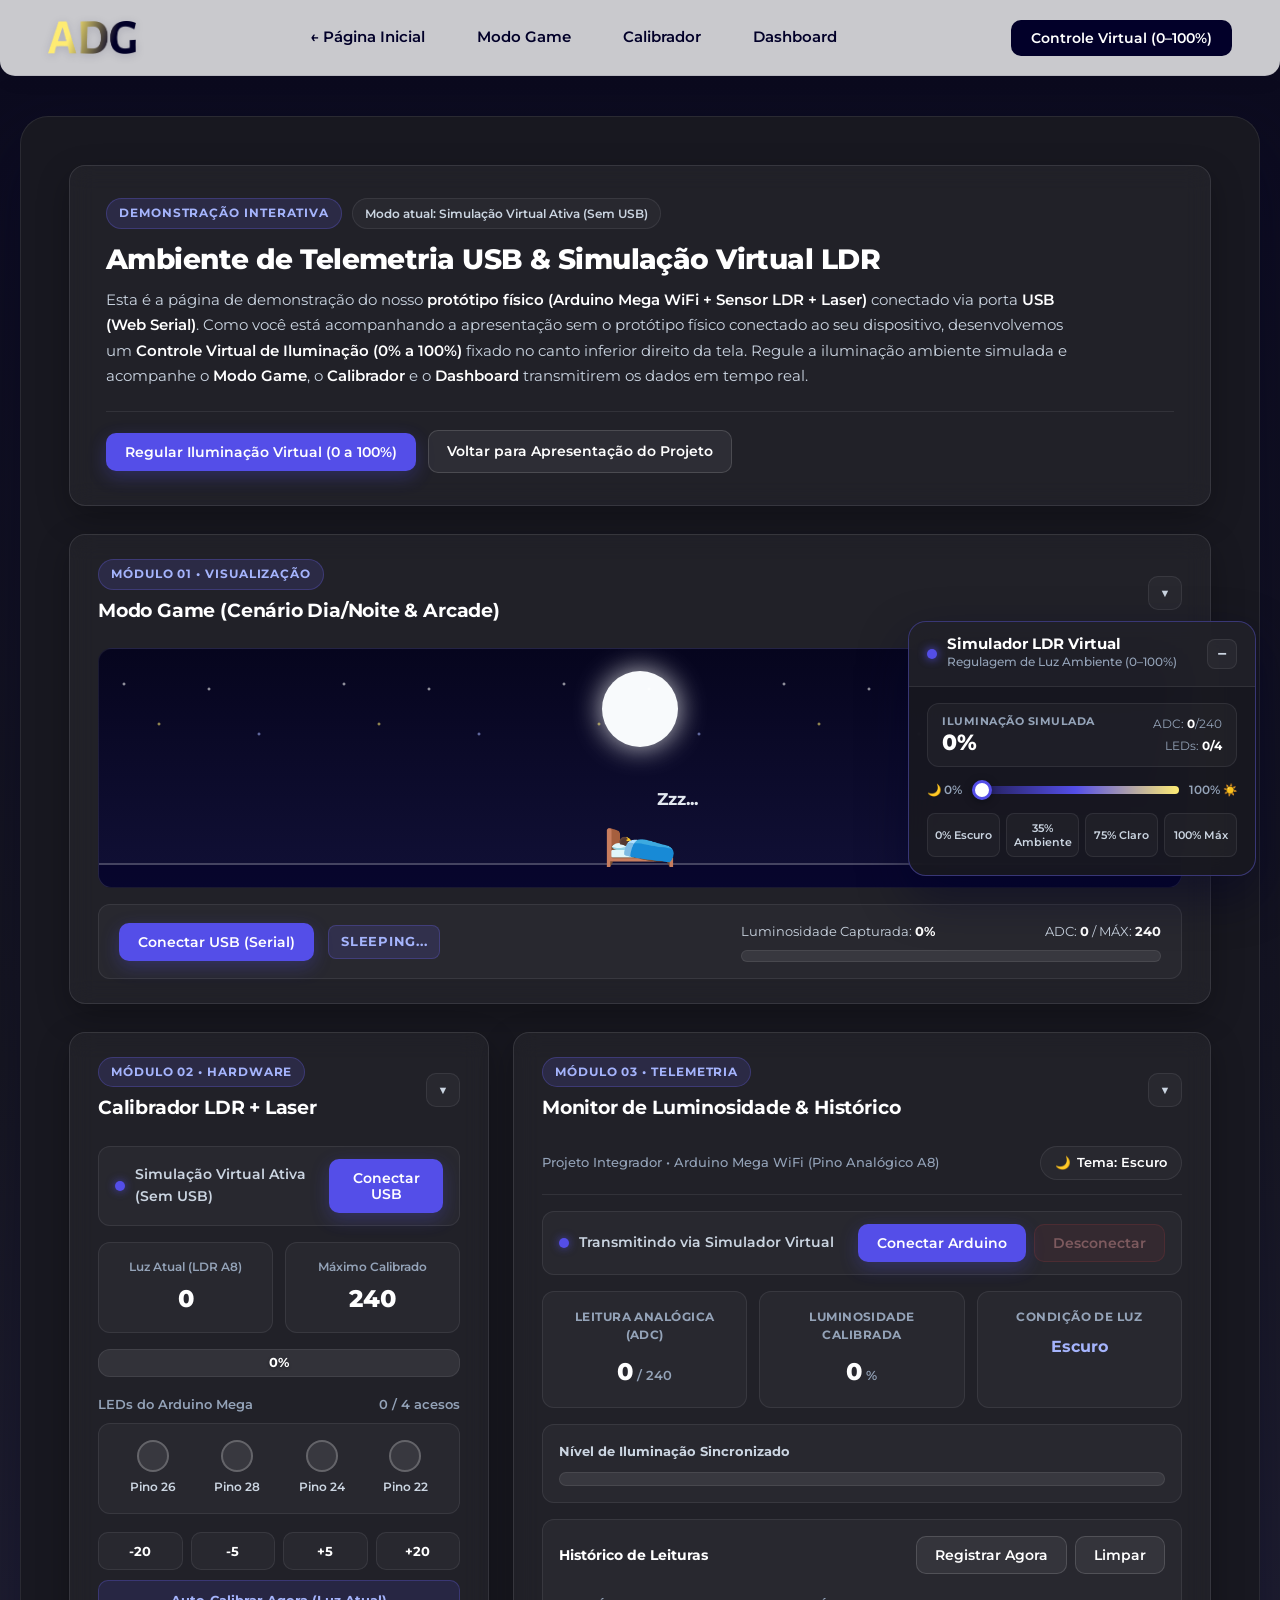
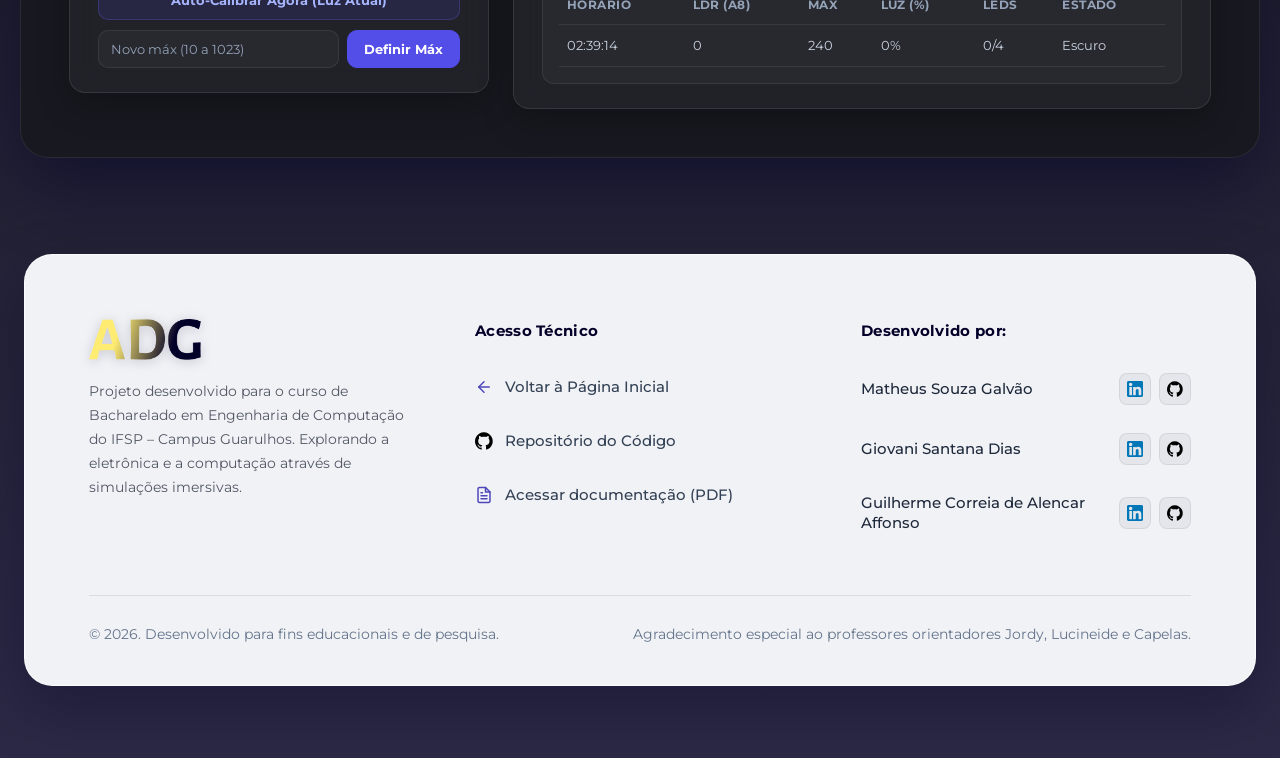
==== unificado.html @ 2ca1c7c0 "Atualização no visual e funções extras" ====
<!DOCTYPE html>
<html lang="pt-BR">

<head>
  <meta charset="UTF-8">
  <meta name="viewport" content="width=device-width, initial-scale=1.0">
  <title>Simulador Interativo LDR + Laser | Projeto Integrador</title>
  <link rel="stylesheet" href="unificado.css">
</head>

<body>

  <!-- NAVBAR FIXA (Mesmo padrão da index.html) -->
  <header class="navbar">
    <div class="navbar-container">
      <a href="index.html" class="navbar-brand" aria-label="Voltar ao Início">
        <img src="img/logo.png" alt="Logo ADG" class="logo">
      </a>

      <nav class="navbar-links" aria-label="Navegação Principal">
        <a href="index.html">← Página Inicial</a>
        <a href="#div-game">Modo Game</a>
        <a href="#div-calibrador">Calibrador</a>
        <a href="#div-dashboard">Dashboard</a>
      </nav>

      <button type="button" class="navbar-cta" onclick="destacarControleVirtual()">
        Controle Virtual (0–100%)
      </button>
    </div>
  </header>

  <!-- SEÇÃO PRINCIPAL DO SIMULADOR -->
  <main class="simulator-page">
    <div id="simulador" class="main-wrapper">

      <!-- CABEÇALHO E APRESENTAÇÃO DO MODO DE DEMONSTRAÇÃO -->
      <section id="demo-intro-banner" class="demo-intro-box glass-card">
        <div class="demo-intro-top">
          <div class="demo-badges">
            <span class="block-tag">Demonstração Interativa</span>
            <span class="status-pill" id="demo-mode-status">Modo atual: Simulação Virtual Ativa (Sem USB)</span>
          </div>
          <h1>Ambiente de Telemetria USB &amp; Simulação Virtual LDR</h1>
          <p class="demo-intro-text">
            Esta é a página de demonstração do nosso <strong>protótipo físico (Arduino Mega WiFi + Sensor LDR + Laser)</strong> conectado via porta <strong>USB (Web Serial)</strong>. Como você está acompanhando a apresentação sem o protótipo físico conectado ao seu dispositivo, desenvolvemos um <strong>Controle Virtual de Iluminação (0% a 100%)</strong> fixado no canto inferior direito da tela. Regule a iluminação ambiente simulada e acompanhe o <strong>Modo Game</strong>, o <strong>Calibrador</strong> e o <strong>Dashboard</strong> transmitirem os dados em tempo real.
          </p>
        </div>

        <div class="demo-intro-actions">
          <button type="button" class="btn btn-primary" onclick="destacarControleVirtual()">
            Regular Iluminação Virtual (0 a 100%)
          </button>
          <a href="index.html" class="btn btn-secondary">
            Voltar para Apresentação do Projeto
          </a>
        </div>
      </section>

      <!-- MÓDULO 1: MODO GAME -->
      <section id="div-game" class="modulo-box glass-card">
        <div class="modulo-header" onclick="toggleModulo('game')">
          <div class="modulo-header-title">
            <span class="block-tag">Módulo 01 &bull; Visualização</span>
            <h3>Modo Game (Cenário Dia/Noite &amp; Arcade)</h3>
          </div>
          <button class="btn-collapse" type="button" aria-label="Recolher/Expandir">
            <span id="collapse-icon-game" class="collapse-arrow">▼</span>
          </button>
        </div>

        <div id="content-game" class="modulo-body">
          <div id="game-viewport" class="game-viewport night">
            <!-- Fundo: Céu, Sol/Lua e Estrelas -->
            <div class="sky">
              <div id="celestial-body" class="celestial-body"></div>
              <div id="stars" class="stars"></div>
            </div>

            <!-- Cenário do Jogo -->
            <div class="scene">
              <div class="room">
                <!-- Estação de Trabalho (Dia: >= 50% da luz calibrada) -->
                <div id="station-work" class="station hidden">
                  <div class="emoji-large desk">💻</div>
                  <div class="emoji-large person working">👨‍💻</div>
                  <div class="sweat">💦</div>
                </div>

                <!-- Cama (Noite: < 50% da luz calibrada) -->
                <div id="station-sleep" class="station">
                  <div class="emoji-large bed">🛌</div>
                  <div class="zzz">Zzz...</div>
                </div>
              </div>
              <div class="ground"></div>
            </div>
          </div>

          <!-- Painel Inferior do Game -->
          <div class="game-ui-panel">
            <div class="ui-controls">
              <button id="game-btn-conectar" class="btn btn-primary" onclick="toggleSerial()">Conectar USB (Serial)</button>
              <div id="game-status-text" class="game-status-text">SLEEPING...</div>
            </div>

            <div class="game-ui-stats">
              <div class="game-stats-header">
                <span class="game-stats-label">Luminosidade Capturada: <strong id="game-val-porcentagem">0%</strong></span>
                <span class="game-adc-label">ADC: <strong id="game-val-adc">0</strong> / MÁX: <strong id="game-val-max">240</strong></span>
              </div>
              <div class="game-progress-container">
                <div id="game-progress-bar" class="game-progress-bar"></div>
              </div>
            </div>
          </div>
        </div>
      </section>

      <!-- LINHA DOS MÓDULOS: CALIBRADOR + DASHBOARD -->
      <div id="modules-row" class="modules-row">

        <!-- MÓDULO 2: CALIBRADOR -->
        <section id="div-calibrador" class="modulo-box glass-card">
          <div class="modulo-header" onclick="toggleModulo('calibrador')">
            <div class="modulo-header-title">
              <span class="block-tag">Módulo 02 &bull; Hardware</span>
              <h3>Calibrador LDR + Laser</h3>
            </div>
            <button class="btn-collapse" type="button" aria-label="Recolher/Expandir">
              <span id="collapse-icon-calibrador" class="collapse-arrow">▼</span>
            </button>
          </div>

          <div id="content-calibrador" class="modulo-body">
            <!-- Barra de Conexão USB Serial -->
            <div class="cal-serial-bar">
              <div class="cal-serial-status">
                <span class="dot" id="cal-dot-status"></span>
                <span id="cal-txt-status">Simulação Virtual Ativa</span>
              </div>
              <button id="cal-btn-serial" class="btn btn-primary" onclick="toggleSerial()">Conectar USB</button>
            </div>

            <!-- Leituras Principais do Calibrador -->
            <div class="cal-stats">
              <div class="cal-stat-box">
                <span class="cal-stat-label">Luz Atual (LDR A8)</span>
                <span class="cal-stat-val" id="cal-ldr">0</span>
              </div>
              <div class="cal-stat-box">
                <span class="cal-stat-label">Máximo Calibrado</span>
                <span class="cal-stat-val" id="cal-max">240</span>
              </div>
            </div>

            <!-- Barra de Porcentagem Calibrada -->
            <div class="cal-bar-wrap">
              <div class="cal-bar-fill" id="cal-bar"></div>
              <div class="cal-bar-text" id="cal-pct">0%</div>
            </div>

            <!-- 4 LEDs Físicos Espelhados na Tela -->
            <div class="cal-leds-title">
              <span>LEDs do Arduino Mega</span>
              <span id="cal-leds-count">0 / 4 acesos</span>
            </div>
            <div class="cal-leds">
              <div class="led-item">
                <div class="led" id="led1" title="1º LED - Pino 26"></div>
                <span>Pino 26</span>
              </div>
              <div class="led-item">
                <div class="led" id="led2" title="2º LED - Pino 28"></div>
                <span>Pino 28</span>
              </div>
              <div class="led-item">
                <div class="led" id="led3" title="3º LED - Pino 24"></div>
                <span>Pino 24</span>
              </div>
              <div class="led-item">
                <div class="led" id="led4" title="4º LED - Pino 22"></div>
                <span>Pino 22</span>
              </div>
            </div>

            <!-- Controles de Ajuste de Calibração -->
            <div class="cal-btn-grid">
              <button class="cal-btn" onclick="cmd('LEFT')" title="Diminuir limite em 20">-20</button>
              <button class="cal-btn" onclick="cmd('DOWN')" title="Diminuir limite em 5">-5</button>
              <button class="cal-btn" onclick="cmd('UP')" title="Aumentar limite em 5">+5</button>
              <button class="cal-btn" onclick="cmd('RIGHT')" title="Aumentar limite em 20">+20</button>
            </div>

            <button class="cal-btn cal-btn-auto" onclick="cmd('AUTO')">Auto-Calibrar Agora (Luz Atual)</button>

            <div class="cal-custom-set">
              <input type="number" id="novoMax" class="cal-input" placeholder="Novo máx (10 a 1023)" min="10" max="1023">
              <button class="cal-btn cal-btn-apply" onclick="definirMax()">Definir Máx</button>
            </div>
          </div>
        </section>

        <!-- MÓDULO 3: DASHBOARD E MONITOR DE LUMINOSIDADE -->
        <section id="div-dashboard" class="modulo-box glass-card">
          <div class="modulo-header" onclick="toggleModulo('dashboard')">
            <div class="modulo-header-title">
              <span class="block-tag">Módulo 03 &bull; Telemetria</span>
              <h3>Monitor de Luminosidade &amp; Histórico</h3>
            </div>
            <button class="btn-collapse" type="button" aria-label="Recolher/Expandir">
              <span id="collapse-icon-dashboard" class="collapse-arrow">▼</span>
            </button>
          </div>

          <div id="content-dashboard" class="modulo-body">
            <div class="dash-header">
              <p class="dash-subtitle">Projeto Integrador &bull; Arduino Mega WiFi (Pino Analógico A8)</p>
              <div id="dash-theme-indicator" class="theme-indicator-box" onclick="alternarTemaManual()" title="Clique para alternar o tema manualmente">
                <span id="dash-theme-icon">🌙</span>
                <span id="dash-theme-text">Tema: Escuro</span>
              </div>
            </div>

            <!-- Controles de Conexão Sincronizados -->
            <div class="dash-controls">
              <div class="cal-serial-status">
                <span id="dash-status-dot" class="dot"></span>
                <span id="dash-status-text">Transmitindo via Simulador Virtual</span>
              </div>

              <div class="dash-buttons">
                <button id="dash-btn-conectar" class="btn btn-primary" onclick="conectarSerial()">Conectar Arduino</button>
                <button id="dash-btn-desconectar" class="btn btn-danger" onclick="desconectarSerial()" disabled>Desconectar</button>
              </div>
            </div>

            <!-- Painel de Métricas -->
            <div class="dash-metrics-grid">
              <div class="dash-metric-card">
                <h4>Leitura Analógica (ADC)</h4>
                <div class="dash-metric-value">
                  <span id="dash-val-adc">0</span>
                  <span class="dash-metric-unit">/ <span id="dash-val-max">240</span></span>
                </div>
              </div>

              <div class="dash-metric-card">
                <h4>Luminosidade Calibrada</h4>
                <div class="dash-metric-value">
                  <span id="dash-val-porcentagem">0</span>
                  <span class="dash-metric-unit">%</span>
                </div>
              </div>

              <div class="dash-metric-card">
                <h4>Condição de Luz</h4>
                <div class="dash-metric-value dash-status-badge" id="dash-val-condicao">Escuro</div>
              </div>
            </div>

            <!-- Barra de Nível de Iluminação -->
            <div class="dash-progress-section">
              <div class="dash-progress-header">
                <h4>Nível de Iluminação Sincronizado</h4>
              </div>
              <div class="dash-progress-container">
                <div id="dash-progress-bar" class="dash-progress-bar"></div>
              </div>
            </div>

            <!-- Histórico de Leituras -->
            <div class="dash-history-section">
              <div class="dash-card-header">
                <h4>Histórico de Leituras</h4>
                <div class="dash-buttons">
                  <button id="dash-btn-registrar" class="btn btn-secondary" onclick="registrarLeituraManual()">Registrar Agora</button>
                  <button id="dash-btn-limpar" class="btn btn-secondary" onclick="limparHistorico()">Limpar</button>
                </div>
              </div>
              <div class="table-container">
                <table>
                  <thead>
                    <tr>
                      <th>Horário</th>
                      <th>LDR (A8)</th>
                      <th>Máx</th>
                      <th>Luz (%)</th>
                      <th>LEDs</th>
                      <th>Estado</th>
                    </tr>
                  </thead>
                  <tbody id="dash-log-tabela">
                    <tr>
                      <td colspan="6" class="text-center">Nenhum dado recebido até o momento.</td>
                    </tr>
                  </tbody>
                </table>
              </div>
            </div>
          </div>
        </section>

      </div>
    </div>
  </main>

  <!-- FOOTER PADRONIZADO DA LANDING PAGE -->
  <section class="footer-section">
    <footer class="site-footer">
      <div class="footer-grid">
        <!-- Coluna 1: Contexto Institucional -->
        <div class="footer-col footer-brand">
          <img src="img/logo.png" alt="Logo do Projeto" class="footer-logo">
          <p class="footer-description">
            Projeto desenvolvido para o curso de Bacharelado em Engenharia de Computação do IFSP – Campus Guarulhos. Explorando a eletrônica e a computação através de simulações imersivas.
          </p>
        </div>

        <!-- Coluna 2: Recursos Técnicos -->
        <div class="footer-col footer-links-col">
          <h3 class="footer-heading">Acesso Técnico</h3>
          <ul class="footer-nav-list">
            <li>
              <a href="index.html" class="footer-nav-link">
                <svg class="footer-icon" viewBox="0 0 24 24" fill="none" stroke="currentColor" stroke-width="2" stroke-linecap="round" stroke-linejoin="round" aria-hidden="true">
                  <path d="M19 12H5"/>
                  <polyline points="12 19 5 12 12 5"/>
                </svg>
                <span>Voltar à Página Inicial</span>
              </a>
            </li>
            <li>
              <a href="#" target="_blank" rel="noopener noreferrer" class="footer-nav-link">
                <img src="img/github-svgrepo-com.svg" alt="GitHub" class="footer-icon">
                <span>Repositório do Código</span>
              </a>
            </li>
            <li>
              <a href="#" target="_blank" rel="noopener noreferrer" class="footer-nav-link">
                <svg class="footer-icon" viewBox="0 0 24 24" fill="none" stroke="currentColor" stroke-width="2" stroke-linecap="round" stroke-linejoin="round" aria-hidden="true">
                  <path d="M14 2H6a2 2 0 0 0-2 2v16a2 2 0 0 0 2 2h12a2 2 0 0 0 2-2V8z"/>
                  <polyline points="14 2 14 8 20 8"/>
                  <line x1="16" y1="13" x2="8" y2="13"/>
                  <line x1="16" y1="17" x2="8" y2="17"/>
                  <line x1="10" y1="9" x2="8" y2="9"/>
                </svg>
                <span>Acessar documentação (PDF)</span>
              </a>
            </li>
          </ul>
        </div>

        <!-- Coluna 3: Equipe e Networking -->
        <div class="footer-col footer-team-col">
          <h3 class="footer-heading">Desenvolvido por:</h3>
          <ul class="footer-team-list">
            <li class="footer-team-member">
              <span class="member-name">Matheus Souza Galvão</span>
              <div class="member-socials">
                <a href="#" target="_blank" rel="noopener noreferrer" aria-label="LinkedIn de Matheus Souza Galvão" class="social-btn">
                  <img src="img/linkedin-svgrepo-com.svg" alt="LinkedIn">
                </a>
                <a href="#" target="_blank" rel="noopener noreferrer" aria-label="GitHub de Matheus Souza Galvão" class="social-btn">
                  <img src="img/github-svgrepo-com.svg" alt="GitHub">
                </a>
              </div>
            </li>
            <li class="footer-team-member">
              <span class="member-name">Giovani Santana Dias</span>
              <div class="member-socials">
                <a href="#" target="_blank" rel="noopener noreferrer" aria-label="LinkedIn de Giovani Santana Dias" class="social-btn">
                  <img src="img/linkedin-svgrepo-com.svg" alt="LinkedIn">
                </a>
                <a href="#" target="_blank" rel="noopener noreferrer" aria-label="GitHub de Giovani Santana Dias" class="social-btn">
                  <img src="img/github-svgrepo-com.svg" alt="GitHub">
                </a>
              </div>
            </li>
            <li class="footer-team-member">
              <span class="member-name">Guilherme Correia de Alencar Affonso</span>
              <div class="member-socials">
                <a href="#" target="_blank" rel="noopener noreferrer" aria-label="LinkedIn de Guilherme Correia de Alencar Affonso" class="social-btn">
                  <img src="img/linkedin-svgrepo-com.svg" alt="LinkedIn">
                </a>
                <a href="#" target="_blank" rel="noopener noreferrer" aria-label="GitHub de Guilherme Correia de Alencar Affonso" class="social-btn">
                  <img src="img/github-svgrepo-com.svg" alt="GitHub">
                </a>
              </div>
            </li>
          </ul>
        </div>
      </div>

      <!-- Barra Inferior (Bottom Bar) -->
      <div class="footer-bottom">
        <p class="footer-copyright">© 2026. Desenvolvido para fins educacionais e de pesquisa.</p>
        <p class="footer-ack">Agradecimento especial ao professores orientadores Jordy, Lucineide e Capelas.</p>
      </div>
    </footer>
  </section>

  <!-- CONTROLE FIXO DE SIMULAÇÃO DE ILUMINAÇÃO (LDR VIRTUAL 0 A 100%) -->
  <aside id="ldr-virtual-widget" class="ldr-virtual-widget" aria-label="Controle Virtual de Iluminação LDR">
    <div class="ldr-widget-header">
      <div class="ldr-widget-title-group">
        <span class="ldr-widget-dot" id="ldr-widget-dot"></span>
        <div>
          <h4>Simulador LDR Virtual</h4>
          <span class="ldr-widget-sub">Regulagem de Luz Ambiente (0–100%)</span>
        </div>
      </div>
      <button type="button" class="ldr-widget-toggle" onclick="toggleWidgetSimulador()" title="Minimizar/Expandir controle" aria-label="Minimizar ou expandir controle">
        <span id="ldr-widget-toggle-icon">−</span>
      </button>
    </div>

    <div id="ldr-widget-body" class="ldr-widget-body">
      <div class="ldr-widget-readout">
        <div class="ldr-readout-main">
          <span class="ldr-readout-label">Iluminação Simulada</span>
          <strong class="ldr-readout-pct" id="sim-ldr-pct">0%</strong>
        </div>
        <div class="ldr-readout-meta">
          <span>ADC: <strong id="sim-ldr-adc">0</strong>/<span id="sim-ldr-max">240</span></span>
          <span>LEDs: <strong id="sim-ldr-leds">0/4</strong></span>
        </div>
      </div>

      <div class="ldr-slider-wrap">
        <span class="ldr-bound-icon" title="Escuro (0%)">🌙 0%</span>
        <input
          type="range"
          id="sim-ldr-slider"
          class="ldr-range-slider"
          min="0"
          max="100"
          step="1"
          value="0"
          oninput="simularIluminacaoLDR(this.value)"
          onchange="registrarLeituraSimulada()"
          aria-label="Regular iluminação de 0 a 100 por cento"
        >
        <span class="ldr-bound-icon" title="Luz Máxima (100%)">100% ☀️</span>
      </div>

      <div class="ldr-presets">
        <button type="button" class="ldr-preset-btn" onclick="definirPresetLDR(0)">0% Escuro</button>
        <button type="button" class="ldr-preset-btn" onclick="definirPresetLDR(35)">35% Ambiente</button>
        <button type="button" class="ldr-preset-btn" onclick="definirPresetLDR(75)">75% Claro</button>
        <button type="button" class="ldr-preset-btn" onclick="definirPresetLDR(100)">100% Máx</button>
      </div>
    </div>
  </aside>

  <script src="unificado.js"></script>
</body>

</html>
---- unificado.css ----
@import url('https://fonts.googleapis.com/css2?family=Montserrat:ital,wght@0,100..900;1,100..900&display=swap');

:root {
  /* Paleta Oficial (Mesmo Design System da index.html) */
  --azul-escuro: #020029;
  --azul-claro: #4D47BB;
  --azul-botao: #635DDE;
  --azul-vibrante: #544EE8;
  --amarelo: #FFEC73;
  --amarelo-claro: #E2E0FF;
  --branco: #FFFFFF;
  --cinza-escuro: #181820;

  /* Variáveis Dinâmicas — MODO ESCURO (< 50% Luminosidade) */
  --page-bg: linear-gradient(180deg, #0B0A1F 0%, #181820 45%, #2B2945 100%);
  --container-bg: #181820;
  --container-border: rgba(255, 255, 255, 0.08);
  --container-shadow: 0 28px 70px rgba(2, 0, 41, 0.45);

  --card-bg: rgba(255, 255, 255, 0.04);
  --card-bg-hover: rgba(255, 255, 255, 0.065);
  --card-border: rgba(255, 255, 255, 0.1);
  --card-border-hover: rgba(99, 93, 222, 0.45);
  --inner-bg: rgba(255, 255, 255, 0.035);
  --inner-border: rgba(255, 255, 255, 0.08);
  --shadow-card: 0 12px 32px rgba(0, 0, 0, 0.28);

  --text-primary: #FFFFFF;
  --text-secondary: #CBD5E1;
  --text-muted: #94A3B8;

  --tag-bg: rgba(99, 93, 222, 0.16);
  --tag-border: rgba(99, 93, 222, 0.32);
  --tag-text: #A5B4FC;

  --btn-secondary-bg: rgba(255, 255, 255, 0.06);
  --btn-secondary-border: rgba(255, 255, 255, 0.14);
  --btn-secondary-text: #FFFFFF;
  --btn-secondary-hover: rgba(255, 255, 255, 0.12);

  --table-row-hover: rgba(255, 255, 255, 0.04);
  --progress-track: rgba(255, 255, 255, 0.08);
  --progress-fill: linear-gradient(90deg, var(--azul-vibrante) 0%, #818CF8 55%, var(--amarelo) 100%);

  --led-off-bg: rgba(255, 255, 255, 0.08);
  --led-off-border: rgba(255, 255, 255, 0.22);
  --led4-on-bg: #FFFFFF;
  --led4-on-shadow: 0 0 18px rgba(255, 255, 255, 0.9);

  --widget-bg: rgba(24, 24, 32, 0.92);
  --widget-border: rgba(99, 93, 222, 0.45);
}

/* Variáveis Dinâmicas — MODO CLARO / DIA (>= 50% Luminosidade) */
body.theme-light {
  --page-bg: linear-gradient(180deg, #FFFFFF 0%, var(--amarelo) 38%, var(--amarelo-claro) 88%, #726F94 100%);
  --container-bg: rgba(255, 255, 255, 0.9);
  --container-border: rgba(2, 0, 41, 0.08);
  --container-shadow: 0 24px 60px rgba(2, 0, 41, 0.14);

  --card-bg: rgba(255, 255, 255, 0.88);
  --card-bg-hover: #FFFFFF;
  --card-border: rgba(15, 23, 42, 0.09);
  --card-border-hover: rgba(84, 78, 232, 0.4);
  --inner-bg: #F8FAFC;
  --inner-border: rgba(15, 23, 42, 0.08);
  --shadow-card: 0 10px 28px rgba(2, 0, 41, 0.06);

  --text-primary: #020029;
  --text-secondary: #334155;
  --text-muted: #64748B;

  --tag-bg: rgba(84, 78, 232, 0.1);
  --tag-border: rgba(84, 78, 232, 0.24);
  --tag-text: var(--azul-claro);

  --btn-secondary-bg: rgba(15, 23, 42, 0.05);
  --btn-secondary-border: rgba(15, 23, 42, 0.12);
  --btn-secondary-text: #0F172A;
  --btn-secondary-hover: rgba(84, 78, 232, 0.1);

  --table-row-hover: rgba(84, 78, 232, 0.05);
  --progress-track: rgba(15, 23, 42, 0.08);
  --progress-fill: linear-gradient(90deg, var(--azul-vibrante) 0%, var(--amarelo) 100%);

  --led-off-bg: rgba(15, 23, 42, 0.07);
  --led-off-border: rgba(15, 23, 42, 0.22);
  --led4-on-bg: #38BDF8;
  --led4-on-shadow: 0 0 16px rgba(56, 189, 248, 0.8);

  --widget-bg: rgba(255, 255, 255, 0.95);
  --widget-border: rgba(84, 78, 232, 0.35);
}

/* ================= RESET & BASE ================= */
html {
  scroll-behavior: smooth;
  scroll-padding-top: 100px;
}

* {
  margin: 0;
  padding: 0;
  box-sizing: border-box;
}

body {
  font-family: 'Montserrat', sans-serif;
  background: var(--page-bg);
  color: var(--text-primary);
  font-size: 15px;
  line-height: 1.6;
  min-height: 100vh;
  overflow-x: hidden;
  -webkit-font-smoothing: antialiased;
  transition: background 0.45s ease, color 0.35s ease;
}

/* ================= 1. NAVBAR FIXA (Idêntica à index.html) ================= */
.navbar {
  position: fixed;
  top: 0;
  left: 0;
  width: 100%;
  height: 76px;
  border-radius: 0 0 15px 15px;
  background: rgba(255, 255, 255, 0.78);
  backdrop-filter: blur(14px);
  -webkit-backdrop-filter: blur(14px);
  border-bottom: 1px solid rgba(2, 0, 41, 0.08);
  box-shadow: 0 4px 20px rgba(2, 0, 41, 0.06);
  z-index: 100;
  display: flex;
  align-items: center;
}

.navbar-container {
  width: 100%;
  max-width: 1240px;
  margin: 0 auto;
  padding: 0 28px;
  display: flex;
  align-items: center;
  justify-content: space-between;
}

.navbar-brand .logo {
  display: block;
  width: 88px;
  height: auto;
  object-fit: contain;
  filter: drop-shadow(0 2px 4px rgba(2, 0, 41, 0.15));
}

.navbar-links {
  display: flex;
  align-items: center;
  gap: 28px;
}

.navbar-links a {
  font-size: 14.5px;
  font-weight: 600;
  color: var(--azul-escuro);
  text-decoration: none;
  padding: 8px 12px;
  border-radius: 8px;
  transition: color 0.2s ease, background-color 0.2s ease;
}

.navbar-links a:hover {
  color: var(--azul-vibrante);
  background-color: rgba(84, 78, 232, 0.08);
}

.navbar-cta {
  display: inline-flex;
  align-items: center;
  justify-content: center;
  padding: 10px 20px;
  font-family: 'Montserrat', sans-serif;
  font-size: 13.5px;
  font-weight: 600;
  color: var(--branco);
  background-color: var(--azul-escuro);
  border: none;
  border-radius: 10px;
  cursor: pointer;
  text-decoration: none;
  transition: background-color 0.2s ease, transform 0.2s ease;
}

.navbar-cta:hover {
  background-color: var(--azul-vibrante);
  transform: translateY(-1px);
}

/* ================= 2. CONTAINER PRINCIPAL & DESIGN SYSTEM ================= */
.simulator-page {
  width: 100%;
  padding: 116px 16px 0 16px;
}

.main-wrapper {
  width: 100%;
  max-width: 1240px;
  margin: 0 auto;
  display: flex;
  flex-direction: column;
  gap: 28px;
  background-color: var(--container-bg);
  backdrop-filter: blur(16px);
  -webkit-backdrop-filter: blur(16px);
  border: 1px solid var(--container-border);
  border-radius: 28px;
  padding: 48px 48px;
  box-shadow: var(--container-shadow);
  transition: background-color 0.4s ease, border-color 0.4s ease, box-shadow 0.4s ease;
}

.glass-card {
  background: var(--card-bg);
  backdrop-filter: blur(12px);
  -webkit-backdrop-filter: blur(12px);
  border: 1px solid var(--card-border);
  border-radius: 16px;
  box-shadow: var(--shadow-card);
  transition: border-color 0.25s ease, background-color 0.25s ease, box-shadow 0.25s ease;
}

.glass-card:hover {
  border-color: var(--card-border-hover);
}

.block-tag {
  display: inline-flex;
  align-items: center;
  font-size: 11.5px;
  font-weight: 700;
  letter-spacing: 0.08em;
  text-transform: uppercase;
  color: var(--tag-text);
  background: var(--tag-bg);
  border: 1px solid var(--tag-border);
  padding: 5px 12px;
  border-radius: 999px;
}

/* Botões Padronizados */
.btn {
  display: inline-flex;
  align-items: center;
  justify-content: center;
  gap: 8px;
  padding: 10px 18px;
  border-radius: 10px;
  border: 1px solid transparent;
  font-family: 'Montserrat', sans-serif;
  font-weight: 600;
  font-size: 13.5px;
  cursor: pointer;
  text-decoration: none;
  transition: all 0.2s ease;
}

.btn:disabled {
  opacity: 0.4;
  cursor: not-allowed;
}

.btn-primary {
  color: var(--branco);
  background-color: var(--azul-vibrante);
  box-shadow: 0 6px 18px rgba(84, 78, 232, 0.28);
}

.btn-primary:hover:not(:disabled) {
  background-color: #433CD8;
  transform: translateY(-1px);
  box-shadow: 0 10px 22px rgba(84, 78, 232, 0.38);
}

.btn-secondary {
  background-color: var(--btn-secondary-bg);
  color: var(--btn-secondary-text);
  border: 1px solid var(--btn-secondary-border);
}

.btn-secondary:hover:not(:disabled) {
  background-color: var(--btn-secondary-hover);
  border-color: var(--card-border-hover);
}

.btn-danger {
  background-color: rgba(239, 68, 68, 0.16);
  color: #FCA5A5;
  border: 1px solid rgba(239, 68, 68, 0.35);
}

body.theme-light .btn-danger {
  background-color: #EF4444;
  color: #FFFFFF;
}

.btn-danger:hover:not(:disabled) {
  background-color: #DC2626;
  color: #FFFFFF;
}

/* ================= 3. BANNER DE APRESENTAÇÃO ================= */
.demo-intro-box {
  padding: 32px 36px;
  display: flex;
  flex-direction: column;
  gap: 22px;
}

.demo-badges {
  display: flex;
  align-items: center;
  flex-wrap: wrap;
  gap: 10px;
  margin-bottom: 14px;
}

.status-pill {
  display: inline-flex;
  align-items: center;
  gap: 6px;
  font-size: 12px;
  font-weight: 600;
  color: var(--text-secondary);
  background: var(--inner-bg);
  border: 1px solid var(--inner-border);
  padding: 5px 12px;
  border-radius: 999px;
}

.demo-intro-box h1 {
  font-size: 28px;
  font-weight: 800;
  line-height: 1.2;
  letter-spacing: -0.02em;
  color: var(--text-primary);
  margin-bottom: 10px;
}

.demo-intro-text {
  font-size: 15px;
  line-height: 1.7;
  color: var(--text-secondary);
  max-width: 980px;
}

.demo-intro-text strong {
  color: var(--text-primary);
  font-weight: 600;
}

.demo-intro-actions {
  display: flex;
  align-items: center;
  flex-wrap: wrap;
  gap: 12px;
  padding-top: 18px;
  border-top: 1px solid var(--inner-border);
}

/* ================= 4. MÓDULOS RETRÁTEIS ================= */
.modules-row {
  display: grid;
  grid-template-columns: 420px 1fr;
  gap: 24px;
  align-items: start;
}

.modulo-box {
  padding: 24px 28px;
}

.modulo-header {
  display: flex;
  justify-content: space-between;
  align-items: center;
  cursor: pointer;
  user-select: none;
  gap: 16px;
}

.modulo-header-title {
  display: flex;
  flex-direction: column;
  align-items: flex-start;
  gap: 6px;
}

.modulo-header-title h3 {
  font-size: 19px;
  font-weight: 700;
  letter-spacing: -0.01em;
  color: var(--text-primary);
}

.btn-collapse {
  background: var(--inner-bg);
  border: 1px solid var(--inner-border);
  color: var(--text-secondary);
  width: 34px;
  height: 34px;
  border-radius: 10px;
  display: flex;
  align-items: center;
  justify-content: center;
  cursor: pointer;
  flex-shrink: 0;
  transition: all 0.2s ease;
}

.modulo-header:hover .btn-collapse {
  background: var(--azul-vibrante);
  color: var(--branco);
  border-color: var(--azul-vibrante);
}

.collapse-arrow {
  font-size: 11px;
  transition: transform 0.3s ease;
}

.modulo-body {
  margin-top: 22px;
}

.modulo-box.collapsed .modulo-body {
  display: none;
}

.modulo-box.collapsed .collapse-arrow {
  transform: rotate(180deg);
}

/* ================= 5. MÓDULO 01: MODO GAME ================= */
#div-game {
  padding: 24px 28px;
}

.game-viewport {
  height: 240px;
  position: relative;
  display: flex;
  flex-direction: column;
  border-radius: 14px;
  border: 1px solid var(--inner-border);
  background: linear-gradient(180deg, #06051E 0%, #111036 100%);
  transition: background 1s ease;
  user-select: none;
  overflow: hidden;
}

.game-viewport.day {
  background: linear-gradient(180deg, #FFE866 0%, #FFF7C2 100%);
}

.game-viewport .sky {
  flex: 1;
  position: relative;
}

.game-viewport .celestial-body {
  position: absolute;
  top: 22px;
  left: 50%;
  width: 76px;
  height: 76px;
  border-radius: 50%;
  transform: translateX(-50%);
  background-color: #F8FAFC;
  box-shadow: 0 0 28px rgba(255, 255, 255, 0.8);
  transition: all 1s ease;
}

.game-viewport.day .celestial-body {
  background-color: #FACC15;
  border: 3px solid rgba(2, 0, 41, 0.15);
  box-shadow: 0 0 48px rgba(250, 204, 21, 0.9);
  top: 26px;
}

.game-viewport .stars {
  position: absolute;
  inset: 0;
  background-image:
    radial-gradient(2px 2px at 25px 35px, #FFFFFF, rgba(0,0,0,0)),
    radial-gradient(2px 2px at 60px 75px, #FFEC73, rgba(0,0,0,0)),
    radial-gradient(2px 2px at 110px 40px, #FFFFFF, rgba(0,0,0,0)),
    radial-gradient(2px 2px at 160px 85px, #A5B4FC, rgba(0,0,0,0));
  background-repeat: repeat;
  background-size: 220px 180px;
  opacity: 0.85;
  transition: opacity 1s ease;
}

.game-viewport.day .stars {
  opacity: 0;
}

.game-viewport .scene {
  height: 100px;
  position: relative;
  display: flex;
  flex-direction: column;
  justify-content: flex-end;
}

.game-viewport .ground {
  height: 24px;
  width: 100%;
  background-color: rgba(2, 0, 41, 0.65);
  border-top: 2px solid rgba(255, 255, 255, 0.25);
  transition: background-color 1s ease, border-color 1s ease;
}

.game-viewport.day .ground {
  background-color: #1E1B4B;
  border-top: 2px solid #020029;
}

.game-viewport .room {
  position: absolute;
  bottom: 24px;
  left: 50%;
  transform: translateX(-50%);
  width: 200px;
  height: 110px;
  display: flex;
  justify-content: center;
  align-items: flex-end;
}

.game-viewport .station {
  position: absolute;
  bottom: 0;
  display: flex;
  justify-content: center;
  align-items: flex-end;
  transition: opacity 0.4s ease;
}

.game-viewport .hidden {
  opacity: 0;
  pointer-events: none;
}

.game-viewport .emoji-large {
  font-size: 3.8rem;
  line-height: 1;
}

.game-viewport .working {
  animation: typing 0.5s infinite alternate;
}

@keyframes typing {
  0% { transform: translateY(0); }
  100% { transform: translateY(-4px); }
}

.game-viewport .sweat {
  position: absolute;
  top: 4px;
  right: -12px;
  font-size: 1.3rem;
  animation: drip 1s infinite;
}

@keyframes drip {
  0% { transform: translateY(0); opacity: 1; }
  100% { transform: translateY(16px); opacity: 0; }
}

.game-viewport .zzz {
  position: absolute;
  top: -16px;
  right: -20px;
  font-size: 1.05rem;
  font-weight: 700;
  color: #E2E8F0;
  animation: floatZzz 2s infinite linear;
}

@keyframes floatZzz {
  0% { transform: translate(0, 0) scale(0.7); opacity: 0; }
  50% { opacity: 1; }
  100% { transform: translate(16px, -28px) scale(1.2); opacity: 0; }
}

.game-ui-panel {
  margin-top: 16px;
  background-color: var(--inner-bg);
  border: 1px solid var(--inner-border);
  border-radius: 12px;
  padding: 16px 20px;
  display: flex;
  justify-content: space-between;
  align-items: center;
  flex-wrap: wrap;
  gap: 16px;
}

.ui-controls {
  display: flex;
  align-items: center;
  gap: 14px;
  flex-wrap: wrap;
}

.game-status-text {
  font-size: 12.5px;
  font-weight: 700;
  letter-spacing: 0.06em;
  text-transform: uppercase;
  color: var(--tag-text);
  background: var(--tag-bg);
  border: 1px solid var(--tag-border);
  padding: 6px 12px;
  border-radius: 8px;
}

.game-ui-stats {
  flex: 1;
  min-width: 260px;
  max-width: 420px;
}

.game-stats-header {
  display: flex;
  justify-content: space-between;
  align-items: center;
  font-size: 13px;
  color: var(--text-secondary);
  margin-bottom: 8px;
}

.game-stats-header strong {
  color: var(--text-primary);
}

.game-progress-container {
  width: 100%;
  height: 12px;
  border-radius: 999px;
  overflow: hidden;
  background-color: var(--progress-track);
  border: 1px solid var(--inner-border);
}

.game-progress-bar {
  height: 100%;
  width: 0%;
  border-radius: 999px;
  transition: width 0.25s ease, background-color 0.3s ease;
}

/* ================= 6. MÓDULO 02: CALIBRADOR ================= */
.cal-serial-bar {
  display: flex;
  justify-content: space-between;
  align-items: center;
  background: var(--inner-bg);
  padding: 12px 16px;
  border-radius: 12px;
  border: 1px solid var(--inner-border);
  margin-bottom: 16px;
  gap: 12px;
}

.cal-serial-status {
  display: flex;
  align-items: center;
  gap: 10px;
  font-size: 13.5px;
  color: var(--text-secondary);
  font-weight: 600;
}

.dot {
  width: 10px;
  height: 10px;
  border-radius: 50%;
  background: #EF4444;
  display: inline-block;
  flex-shrink: 0;
}

.dot.connected {
  background: #22C55E;
  box-shadow: 0 0 8px #22C55E;
}

.dot.simulated {
  background: var(--azul-vibrante);
  box-shadow: 0 0 8px rgba(84, 78, 232, 0.7);
}

.cal-stats {
  display: grid;
  grid-template-columns: 1fr 1fr;
  gap: 12px;
  margin-bottom: 16px;
}

.cal-stat-box {
  background: var(--inner-bg);
  padding: 14px 12px;
  border-radius: 12px;
  text-align: center;
  border: 1px solid var(--inner-border);
}

.cal-stat-label {
  font-size: 12px;
  color: var(--text-muted);
  display: block;
  margin-bottom: 4px;
  font-weight: 600;
}

.cal-stat-val {
  font-size: 24px;
  font-weight: 800;
  color: var(--text-primary);
}

.cal-bar-wrap {
  background: var(--progress-track);
  border-radius: 12px;
  height: 28px;
  overflow: hidden;
  border: 1px solid var(--inner-border);
  position: relative;
  margin-bottom: 18px;
}

.cal-bar-fill {
  background: var(--progress-fill);
  height: 100%;
  width: 0%;
  transition: width 0.25s ease;
}

.cal-bar-text {
  position: absolute;
  inset: 0;
  display: flex;
  align-items: center;
  justify-content: center;
  font-weight: 700;
  font-size: 12.5px;
  color: var(--text-primary);
  text-shadow: 0 1px 3px rgba(0, 0, 0, 0.35);
}

body.theme-light .cal-bar-text {
  text-shadow: 0 1px 2px rgba(255, 255, 255, 0.8);
}

.cal-leds-title {
  font-size: 12.5px;
  font-weight: 600;
  color: var(--text-muted);
  margin-bottom: 8px;
  display: flex;
  justify-content: space-between;
}

.cal-leds {
  display: flex;
  justify-content: space-around;
  margin-bottom: 18px;
  background: var(--inner-bg);
  padding: 16px 12px;
  border-radius: 12px;
  border: 1px solid var(--inner-border);
}

.led-item {
  display: flex;
  flex-direction: column;
  align-items: center;
  gap: 6px;
  font-size: 11.5px;
  font-weight: 600;
  color: var(--text-secondary);
}

.led {
  width: 32px;
  height: 32px;
  border-radius: 50%;
  background: var(--led-off-bg);
  border: 2px solid var(--led-off-border);
  transition: all 0.2s ease;
}

#led1.on { background: #22C55E; border-color: #86EFAC; box-shadow: 0 0 14px #22C55E; }
#led2.on { background: #FACC15; border-color: #FEF08A; box-shadow: 0 0 14px #FACC15; }
#led3.on { background: #F97316; border-color: #FDBA74; box-shadow: 0 0 14px #F97316; }
#led4.on {
  background: var(--led4-on-bg);
  border-color: #E2E8F0;
  box-shadow: var(--led4-on-shadow);
}

.cal-btn-grid {
  display: grid;
  grid-template-columns: repeat(4, 1fr);
  gap: 8px;
  margin-bottom: 10px;
}

.cal-btn {
  font-family: 'Montserrat', sans-serif;
  background: var(--inner-bg);
  color: var(--text-primary);
  border: 1px solid var(--inner-border);
  padding: 10px 8px;
  border-radius: 10px;
  font-size: 13px;
  font-weight: 700;
  cursor: pointer;
  transition: all 0.2s ease;
}

.cal-btn:hover {
  background: var(--btn-secondary-hover);
  border-color: var(--card-border-hover);
}

.cal-btn-auto {
  width: 100%;
  background: rgba(84, 78, 232, 0.14);
  color: var(--tag-text);
  border: 1px solid var(--tag-border);
  margin-bottom: 10px;
  padding: 11px;
}

.cal-btn-auto:hover {
  background: var(--azul-vibrante);
  color: var(--branco);
  border-color: var(--azul-vibrante);
}

.cal-custom-set {
  display: flex;
  gap: 8px;
}

.cal-input {
  flex: 1;
  font-family: 'Montserrat', sans-serif;
  background: var(--inner-bg);
  border: 1px solid var(--inner-border);
  color: var(--text-primary);
  padding: 10px 12px;
  border-radius: 10px;
  font-size: 13px;
  outline: none;
  transition: border-color 0.2s ease;
}

.cal-input:focus {
  border-color: var(--azul-vibrante);
}

.cal-input::placeholder {
  color: var(--text-muted);
}

.cal-btn-apply {
  background: var(--azul-vibrante);
  color: var(--branco);
  border-color: var(--azul-vibrante);
  padding: 10px 16px;
}

.cal-btn-apply:hover {
  background: #433CD8;
  color: var(--branco);
}

/* ================= 7. MÓDULO 03: DASHBOARD & HISTÓRICO ================= */
#div-dashboard {
  display: flex;
  flex-direction: column;
}

.dash-header {
  display: flex;
  justify-content: space-between;
  align-items: center;
  flex-wrap: wrap;
  gap: 12px;
  border-bottom: 1px solid var(--inner-border);
  padding-bottom: 14px;
  margin-bottom: 16px;
}

.dash-subtitle {
  color: var(--text-muted);
  font-size: 13px;
  font-weight: 500;
}

.theme-indicator-box {
  display: inline-flex;
  align-items: center;
  gap: 6px;
  font-size: 12.5px;
  font-weight: 600;
  padding: 6px 14px;
  border-radius: 999px;
  background-color: var(--inner-bg);
  color: var(--text-primary);
  border: 1px solid var(--inner-border);
  cursor: pointer;
  user-select: none;
  transition: all 0.2s ease;
}

.theme-indicator-box:hover {
  border-color: var(--card-border-hover);
  transform: translateY(-1px);
}

.dash-controls {
  display: flex;
  justify-content: space-between;
  align-items: center;
  flex-wrap: wrap;
  gap: 12px;
  background: var(--inner-bg);
  padding: 12px 16px;
  border-radius: 12px;
  border: 1px solid var(--inner-border);
  margin-bottom: 16px;
}

.dash-buttons {
  display: flex;
  gap: 8px;
}

.dash-metrics-grid {
  display: grid;
  grid-template-columns: repeat(3, 1fr);
  gap: 12px;
  margin-bottom: 16px;
}

.dash-metric-card {
  background: var(--inner-bg);
  border: 1px solid var(--inner-border);
  border-radius: 12px;
  padding: 16px 14px;
  text-align: center;
}

.dash-metric-card h4 {
  font-size: 11.5px;
  font-weight: 700;
  letter-spacing: 0.04em;
  color: var(--text-muted);
  margin-bottom: 8px;
  text-transform: uppercase;
}

.dash-metric-value {
  font-size: 24px;
  font-weight: 800;
  color: var(--text-primary);
  display: flex;
  align-items: baseline;
  justify-content: center;
  gap: 4px;
}

.dash-metric-unit {
  font-size: 13px;
  color: var(--text-muted);
  font-weight: 600;
}

.dash-status-badge {
  font-size: 16px;
  font-weight: 700;
  color: var(--tag-text);
}

.dash-progress-section {
  background: var(--inner-bg);
  border: 1px solid var(--inner-border);
  border-radius: 12px;
  padding: 16px;
  margin-bottom: 16px;
}

.dash-progress-header h4 {
  font-size: 13px;
  font-weight: 700;
  color: var(--text-secondary);
  margin-bottom: 10px;
}

.dash-progress-container {
  width: 100%;
  height: 14px;
  background-color: var(--progress-track);
  border-radius: 999px;
  overflow: hidden;
  border: 1px solid var(--inner-border);
}

.dash-progress-bar {
  height: 100%;
  background: var(--progress-fill);
  width: 0%;
  border-radius: 999px;
  transition: width 0.25s ease;
}

.dash-history-section {
  background: var(--inner-bg);
  border: 1px solid var(--inner-border);
  border-radius: 12px;
  padding: 16px;
}

.dash-card-header {
  display: flex;
  justify-content: space-between;
  align-items: center;
  margin-bottom: 12px;
  flex-wrap: wrap;
  gap: 8px;
}

.dash-card-header h4 {
  font-size: 14px;
  font-weight: 700;
  color: var(--text-primary);
}

.table-container {
  max-height: 210px;
  overflow-y: auto;
}

table {
  width: 100%;
  border-collapse: collapse;
  text-align: left;
  font-size: 13px;
  color: var(--text-secondary);
}

th, td {
  padding: 10px 8px;
  border-bottom: 1px solid var(--inner-border);
}

th {
  color: var(--text-muted);
  font-size: 11.5px;
  font-weight: 700;
  text-transform: uppercase;
  letter-spacing: 0.04em;
}

tr:hover {
  background-color: var(--table-row-hover);
}

.text-center {
  text-align: center;
  color: var(--text-muted);
  padding: 18px 8px;
}

/* ================= 8. FOOTER SECTION (Mesmo padrão da index.html) ================= */
.footer-section {
  width: 100%;
  padding: 96px 24px 72px 24px;
}

.site-footer {
  width: 100%;
  max-width: 1240px;
  margin: 0 auto;
  background: rgba(248, 249, 252, 0.97);
  backdrop-filter: blur(16px);
  -webkit-backdrop-filter: blur(16px);
  border: 1px solid rgba(255, 255, 255, 0.7);
  border-radius: 28px;
  padding: 64px 64px 40px 64px;
  color: #0F172A;
  box-shadow: 0 24px 60px rgba(2, 0, 41, 0.3);
}

.footer-grid {
  display: grid;
  grid-template-columns: repeat(3, 1fr);
  gap: 56px;
  align-items: start;
}

.footer-col {
  display: flex;
  flex-direction: column;
  align-items: flex-start;
}

.footer-logo {
  width: 112px;
  height: auto;
  object-fit: contain;
  margin-bottom: 20px;
  filter: drop-shadow(0 2px 6px rgba(2, 0, 41, 0.18));
}

.footer-description {
  font-size: 14px;
  line-height: 1.7;
  color: #525866;
  font-weight: 400;
  max-width: 340px;
}

.footer-heading {
  font-size: 15px;
  font-weight: 700;
  letter-spacing: 0.02em;
  color: var(--azul-escuro);
  margin-bottom: 24px;
}

.footer-nav-list {
  list-style: none;
  display: flex;
  flex-direction: column;
  gap: 14px;
  width: 100%;
}

.footer-nav-link {
  display: inline-flex;
  align-items: center;
  gap: 12px;
  font-size: 15px;
  font-weight: 500;
  color: #334155;
  text-decoration: none;
  padding: 8px 12px;
  margin-left: -12px;
  border-radius: 10px;
  transition: color 0.2s ease, background-color 0.2s ease, transform 0.2s ease;
}

.footer-nav-link:hover {
  color: var(--azul-claro);
  background-color: rgba(77, 71, 187, 0.08);
  transform: translateX(3px);
}

.footer-icon {
  width: 18px;
  height: 18px;
  flex-shrink: 0;
  color: var(--azul-claro);
  transition: transform 0.2s ease;
}

.footer-nav-link:hover .footer-icon {
  transform: scale(1.08);
}

.footer-team-list {
  list-style: none;
  display: flex;
  flex-direction: column;
  gap: 16px;
  width: 100%;
}

.footer-team-member {
  display: flex;
  align-items: center;
  justify-content: space-between;
  gap: 12px;
  padding: 6px 0;
}

.member-name {
  font-size: 14.5px;
  font-weight: 500;
  color: #1E293B;
  line-height: 1.4;
}

.member-socials {
  display: flex;
  align-items: center;
  gap: 8px;
  flex-shrink: 0;
}

.social-btn {
  display: inline-flex;
  align-items: center;
  justify-content: center;
  width: 32px;
  height: 32px;
  border-radius: 8px;
  color: #475569;
  background-color: rgba(15, 23, 42, 0.05);
  border: 1px solid rgba(15, 23, 42, 0.08);
  text-decoration: none;
  transition: color 0.2s ease, background-color 0.2s ease, border-color 0.2s ease, transform 0.2s ease;
}

.social-btn svg,
.social-btn img {
  width: 16px;
  height: 16px;
  object-fit: contain;
  display: block;
}

.social-btn:hover {
  color: var(--azul-claro);
  background-color: rgba(77, 71, 187, 0.1);
  border-color: rgba(77, 71, 187, 0.25);
  transform: translateY(-2px);
}

.footer-bottom {
  margin-top: 56px;
  padding-top: 28px;
  border-top: 1px solid rgba(15, 23, 42, 0.1);
  display: flex;
  align-items: center;
  justify-content: space-between;
  flex-wrap: wrap;
  gap: 16px;
}

.footer-copyright,
.footer-ack {
  font-size: 13.5px;
  color: #64748B;
  font-weight: 400;
  line-height: 1.5;
}

/* ================= 9. WIDGET FIXO DE SIMULAÇÃO LDR (0–100%) ================= */
.ldr-virtual-widget {
  position: fixed;
  bottom: 24px;
  right: 24px;
  z-index: 9999;
  width: 348px;
  max-width: calc(100vw - 32px);
  background: var(--widget-bg);
  backdrop-filter: blur(18px);
  -webkit-backdrop-filter: blur(18px);
  border: 1px solid var(--widget-border);
  border-radius: 18px;
  box-shadow: 0 20px 50px rgba(2, 0, 41, 0.45);
  overflow: hidden;
  transition: transform 0.25s ease, box-shadow 0.25s ease, background-color 0.35s ease, border-color 0.35s ease;
}

body.theme-light .ldr-virtual-widget {
  box-shadow: 0 20px 50px rgba(2, 0, 41, 0.18);
}

.ldr-virtual-widget.pulse-highlight {
  animation: widgetPulse 1.2s ease;
}

@keyframes widgetPulse {
  0%, 100% { transform: scale(1); }
  25% { transform: scale(1.04); box-shadow: 0 0 0 4px rgba(84, 78, 232, 0.35), 0 20px 50px rgba(2, 0, 41, 0.5); }
  50% { transform: scale(1); }
  75% { transform: scale(1.02); box-shadow: 0 0 0 4px rgba(84, 78, 232, 0.25), 0 20px 50px rgba(2, 0, 41, 0.5); }
}

.ldr-widget-header {
  display: flex;
  align-items: center;
  justify-content: space-between;
  gap: 12px;
  padding: 14px 18px;
  background-color: var(--inner-bg);
  border-bottom: 1px solid var(--inner-border);
}

.ldr-virtual-widget.minimized .ldr-widget-header {
  border-bottom: none;
}

.ldr-virtual-widget.minimized .ldr-widget-body {
  display: none;
}

.ldr-widget-title-group {
  display: flex;
  align-items: center;
  gap: 10px;
}

.ldr-widget-dot {
  width: 10px;
  height: 10px;
  border-radius: 50%;
  background: var(--azul-vibrante);
  box-shadow: 0 0 10px var(--azul-vibrante);
  flex-shrink: 0;
}

.ldr-widget-title-group h4 {
  font-size: 14.5px;
  font-weight: 700;
  line-height: 1.2;
  color: var(--text-primary);
}

.ldr-widget-sub {
  display: block;
  font-size: 11.5px;
  font-weight: 500;
  color: var(--text-muted);
}

.ldr-widget-toggle {
  width: 30px;
  height: 30px;
  border-radius: 8px;
  border: 1px solid var(--inner-border);
  background: var(--card-bg);
  color: var(--text-secondary);
  font-weight: 700;
  font-size: 16px;
  line-height: 1;
  cursor: pointer;
  display: flex;
  align-items: center;
  justify-content: center;
  transition: all 0.2s ease;
}

.ldr-widget-toggle:hover {
  background: var(--azul-vibrante);
  color: var(--branco);
  border-color: var(--azul-vibrante);
}

.ldr-widget-body {
  padding: 16px 18px 18px;
  display: flex;
  flex-direction: column;
  gap: 14px;
}

.ldr-widget-readout {
  display: flex;
  align-items: center;
  justify-content: space-between;
  background: var(--inner-bg);
  border: 1px solid var(--inner-border);
  border-radius: 12px;
  padding: 10px 14px;
}

.ldr-readout-main {
  display: flex;
  flex-direction: column;
}

.ldr-readout-label {
  font-size: 10.5px;
  text-transform: uppercase;
  letter-spacing: 0.05em;
  color: var(--text-muted);
  font-weight: 700;
}

.ldr-readout-pct {
  font-size: 22px;
  font-weight: 800;
  line-height: 1.15;
  color: var(--text-primary);
}

.ldr-readout-meta {
  display: flex;
  flex-direction: column;
  align-items: flex-end;
  gap: 2px;
  font-size: 12px;
  color: var(--text-muted);
}

.ldr-readout-meta strong {
  color: var(--text-primary);
}

.ldr-slider-wrap {
  display: flex;
  align-items: center;
  gap: 10px;
}

.ldr-bound-icon {
  font-size: 11.5px;
  font-weight: 600;
  color: var(--text-muted);
  white-space: nowrap;
}

.ldr-range-slider {
  flex: 1;
  -webkit-appearance: none;
  appearance: none;
  height: 8px;
  border-radius: 999px;
  background: linear-gradient(90deg, #1E1B4B 0%, var(--azul-vibrante) 50%, var(--amarelo) 100%);
  outline: none;
  cursor: pointer;
}

.ldr-range-slider::-webkit-slider-thumb {
  -webkit-appearance: none;
  appearance: none;
  width: 20px;
  height: 20px;
  border-radius: 50%;
  background: var(--branco);
  border: 3px solid var(--azul-vibrante);
  box-shadow: 0 2px 8px rgba(0, 0, 0, 0.35);
  cursor: grab;
  transition: transform 0.15s ease;
}

.ldr-range-slider::-webkit-slider-thumb:active {
  cursor: grabbing;
  transform: scale(1.15);
}

.ldr-range-slider::-moz-range-thumb {
  width: 20px;
  height: 20px;
  border-radius: 50%;
  background: var(--branco);
  border: 3px solid var(--azul-vibrante);
  box-shadow: 0 2px 8px rgba(0, 0, 0, 0.35);
  cursor: grab;
}

.ldr-presets {
  display: grid;
  grid-template-columns: repeat(4, 1fr);
  gap: 6px;
}

.ldr-preset-btn {
  font-family: 'Montserrat', sans-serif;
  background: var(--inner-bg);
  color: var(--text-secondary);
  border: 1px solid var(--inner-border);
  border-radius: 8px;
  padding: 7px 4px;
  font-size: 11px;
  font-weight: 600;
  cursor: pointer;
  transition: all 0.2s ease;
}

.ldr-preset-btn:hover {
  background: var(--azul-vibrante);
  color: var(--branco);
  border-color: var(--azul-vibrante);
}

/* ================= 10. RESPONSIVIDADE ================= */
@media (max-width: 1024px) {
  .navbar-container {
    padding: 0 20px;
  }

  .navbar-links {
    gap: 16px;
  }

  .main-wrapper {
    padding: 36px 28px;
  }

  .modules-row {
    grid-template-columns: 1fr !important;
  }

  /* No tablet/mobile, exibe o Dashboard de Telemetria antes do Calibrador para leitura imediata */
  #div-dashboard {
    order: 1;
  }

  #div-calibrador {
    order: 2;
  }

  .footer-grid {
    gap: 36px;
  }

  /* Espaço extra no final da página para o controle fixo não sobrepor o rodapé */
  .footer-section {
    padding-bottom: 240px;
  }
}

@media (max-width: 900px) {
  .navbar {
    height: 68px;
  }

  .navbar-links {
    display: none;
  }

  .simulator-page {
    padding: 96px 14px 0 14px;
  }

  .main-wrapper {
    padding: 28px 20px;
    gap: 22px;
    border-radius: 24px;
  }

  .demo-intro-box {
    padding: 24px 22px;
  }

  .demo-intro-box h1 {
    font-size: 23px;
  }

  .modulo-box,
  #div-game {
    padding: 20px 20px;
  }

  .site-footer {
    padding: 48px 28px 32px 28px;
    border-radius: 24px;
  }

  .footer-grid {
    display: flex;
    flex-direction: column;
    align-items: center;
    text-align: center;
    gap: 36px;
  }

  .footer-col {
    align-items: center;
    width: 100%;
  }

  .footer-description {
    max-width: 480px;
    text-align: center;
  }

  .footer-nav-list {
    align-items: center;
  }

  .footer-nav-link {
    margin-left: 0;
  }

  .footer-team-list {
    align-items: center;
  }

  .footer-team-member {
    flex-direction: column;
    justify-content: center;
    gap: 8px;
  }

  .footer-bottom {
    flex-direction: column;
    justify-content: center;
    text-align: center;
    margin-top: 40px;
    gap: 12px;
  }
}

@media (max-width: 600px) {
  .navbar-container {
    padding: 0 16px;
  }

  .navbar-brand .logo {
    width: 76px;
  }

  .navbar-cta {
    padding: 8px 14px;
    font-size: 12.5px;
  }

  .simulator-page {
    padding: 88px 10px 0 10px;
  }

  .main-wrapper {
    padding: 20px 14px;
    gap: 18px;
    border-radius: 20px;
  }

  .demo-intro-box {
    padding: 20px 16px;
    gap: 16px;
  }

  .demo-intro-box h1 {
    font-size: 20px;
  }

  .demo-intro-text {
    font-size: 14px;
    line-height: 1.6;
  }

  .demo-intro-actions {
    flex-direction: column;
    align-items: stretch;
  }

  .demo-intro-actions .btn {
    width: 100%;
  }

  .modulo-box,
  #div-game {
    padding: 18px 16px;
  }

  .modulo-header-title h3 {
    font-size: 17px;
  }

  .game-viewport {
    height: 190px;
  }

  .game-viewport .emoji-large {
    font-size: 3.1rem;
  }

  .game-ui-panel {
    flex-direction: column;
    align-items: stretch;
    padding: 14px;
    gap: 14px;
  }

  .ui-controls {
    width: 100%;
    justify-content: space-between;
  }

  .game-ui-stats {
    min-width: 0;
    max-width: 100%;
    width: 100%;
  }

  .cal-serial-bar,
  .dash-controls {
    flex-direction: column;
    align-items: stretch;
    gap: 10px;
  }

  .cal-serial-bar .btn {
    width: 100%;
  }

  .dash-controls .dash-buttons {
    width: 100%;
    display: grid;
    grid-template-columns: 1fr 1fr;
  }

  .cal-stat-val,
  .dash-metric-value {
    font-size: 20px;
  }

  .cal-leds {
    padding: 12px 8px;
  }

  .led {
    width: 28px;
    height: 28px;
  }

  .cal-custom-set {
    flex-direction: column;
  }

  .cal-btn-apply {
    width: 100%;
  }

  /* Cards de métricas em linha horizontal compacta no mobile */
  .dash-metrics-grid {
    grid-template-columns: 1fr;
    gap: 10px;
  }

  .dash-metric-card {
    display: flex;
    align-items: center;
    justify-content: space-between;
    text-align: left;
    padding: 12px 16px;
  }

  .dash-metric-card h4 {
    margin-bottom: 0;
  }

  .dash-card-header {
    flex-direction: column;
    align-items: stretch;
    gap: 10px;
  }

  .dash-card-header .dash-buttons {
    display: grid;
    grid-template-columns: 1fr 1fr;
  }

  .table-container {
    overflow-x: auto;
    -webkit-overflow-scrolling: touch;
  }

  table {
    min-width: 440px;
  }

  .footer-section {
    padding: 64px 10px 230px 10px;
  }

  .site-footer {
    padding: 36px 18px 28px 18px;
    border-radius: 20px;
  }

  /* Widget fixo compacto no mobile */
  .ldr-virtual-widget {
    right: 12px;
    left: 12px;
    bottom: 12px;
    width: auto;
    border-radius: 16px;
  }

  .ldr-widget-header {
    padding: 10px 14px;
  }

  .ldr-widget-body {
    padding: 12px 14px 14px;
    gap: 10px;
  }

  .ldr-widget-readout {
    padding: 8px 12px;
  }

  .ldr-readout-pct {
    font-size: 19px;
  }
}
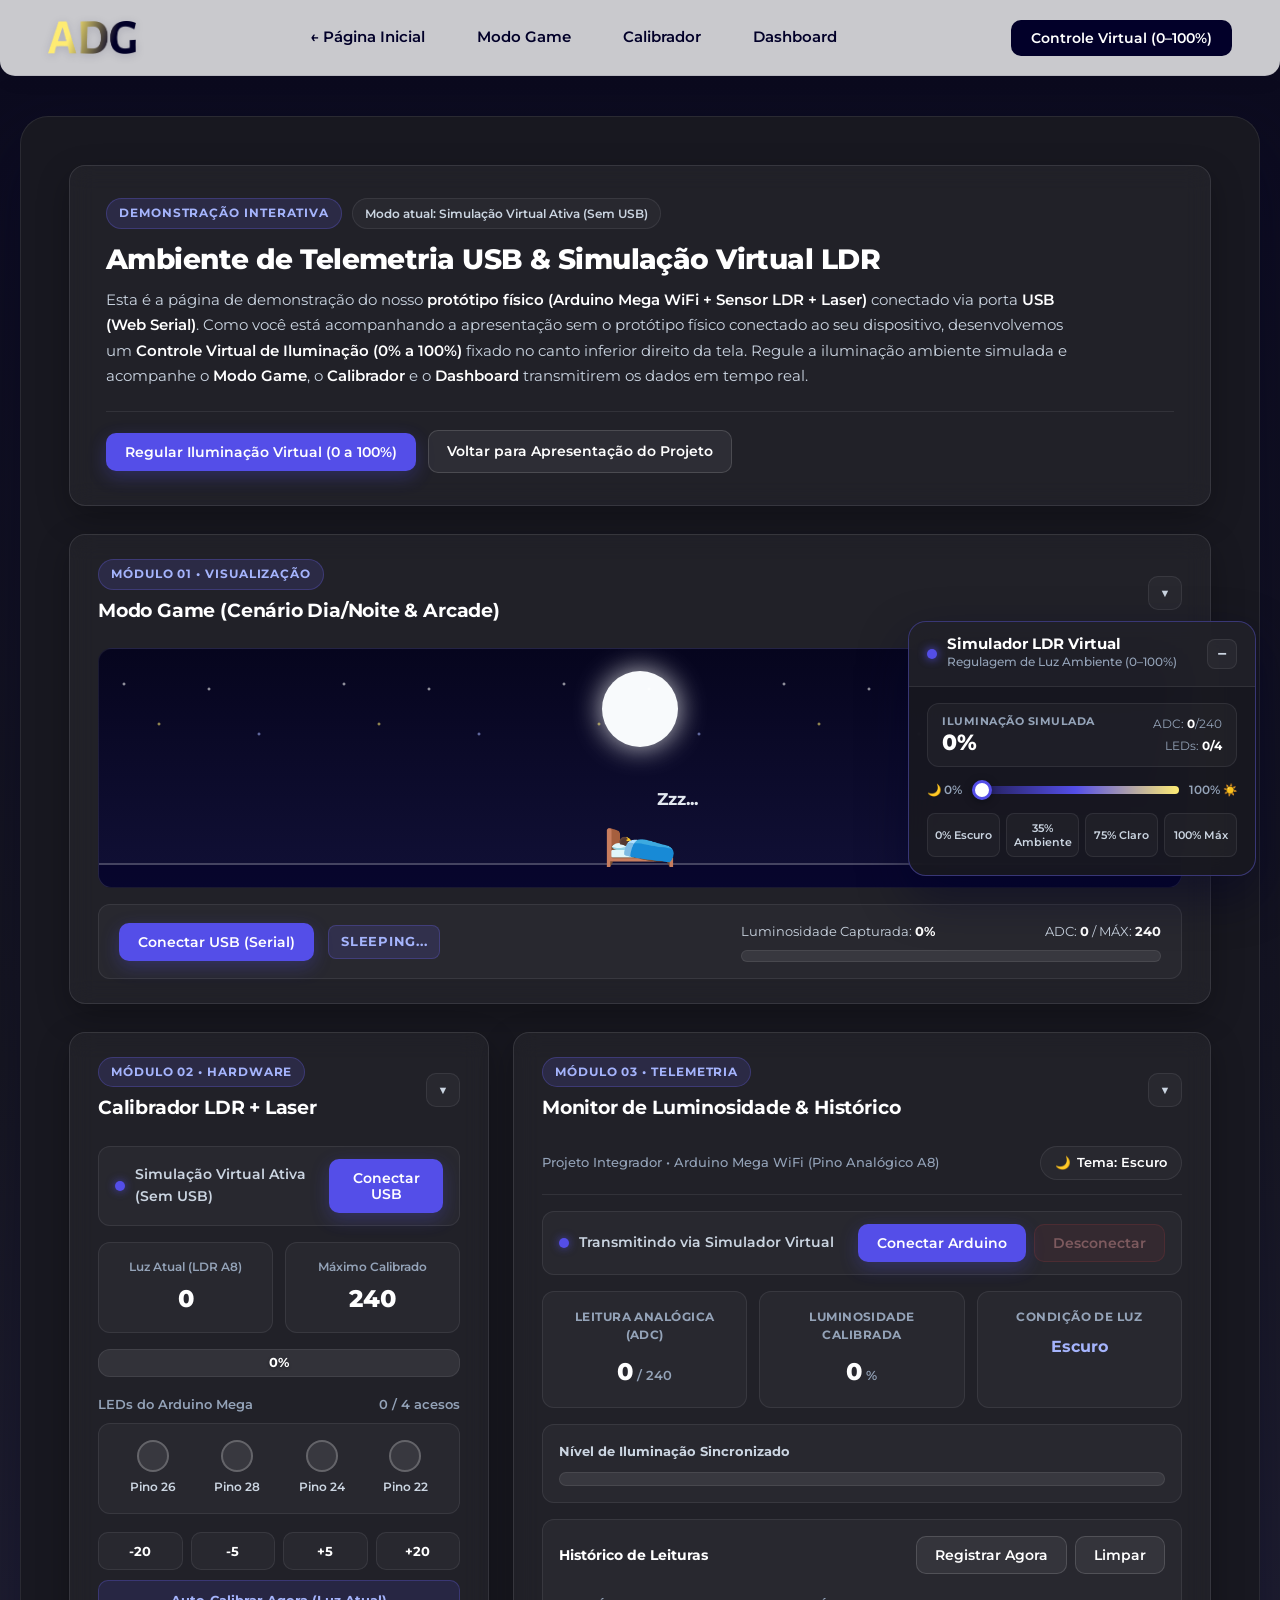
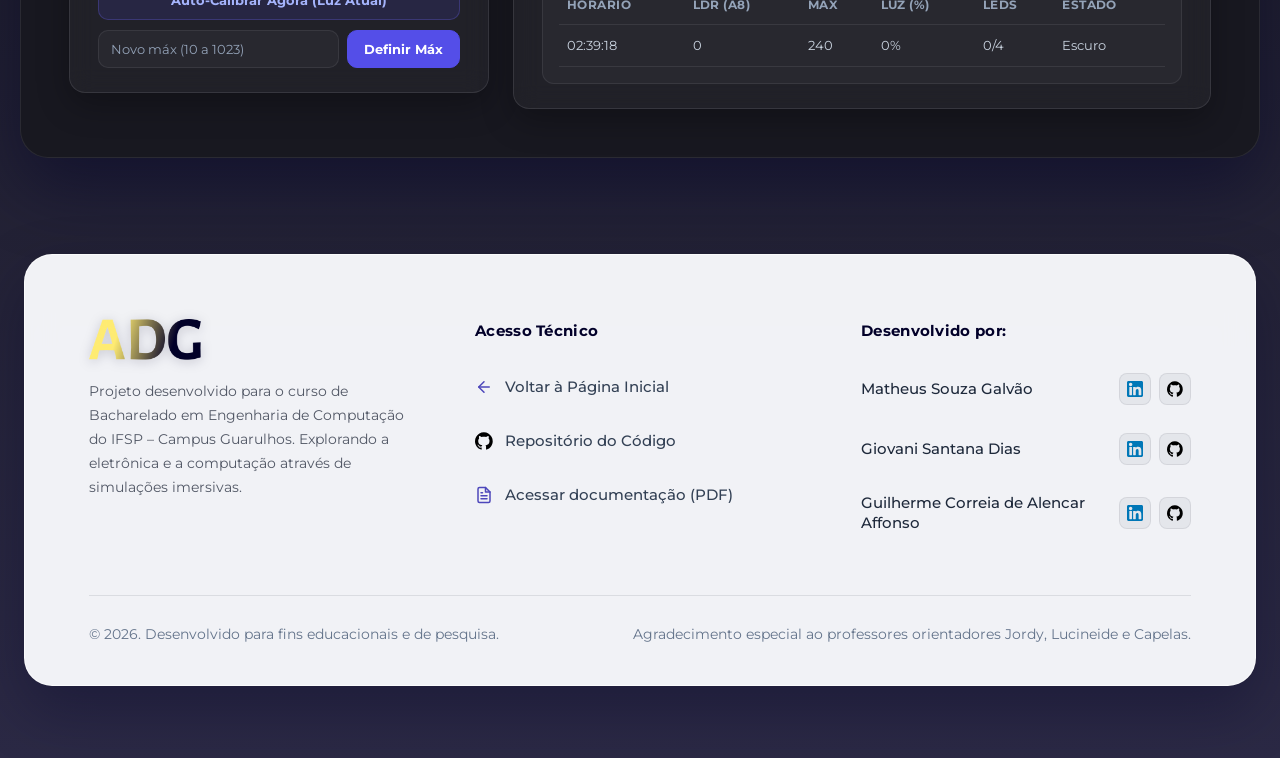
==== commit 1237856d: "Uptade na responsividade para celular" ====
--- a/unificado.html
+++ b/unificado.html
@@ -13,6 +13,10 @@
   <!-- NAVBAR FIXA (Mesmo padrão da index.html) -->
   <header class="navbar">
     <div class="navbar-container">
+      <button type="button" class="mobile-menu-btn" onclick="toggleMobileMenu()" aria-label="Abrir menu lateral">
+        <img src="img/menu-icon.svg" alt="Menu">
+      </button>
+
       <a href="index.html" class="navbar-brand" aria-label="Voltar ao Início">
         <img src="img/logo.png" alt="Logo ADG" class="logo">
       </a>
@@ -29,6 +33,54 @@
       </button>
     </div>
   </header>
+
+  <!-- MENU LATERAL MOBILE (Exibido apenas no celular) -->
+  <div id="mobile-sidebar-overlay" class="mobile-sidebar-overlay" onclick="closeMobileMenu()"></div>
+  <aside id="mobile-sidebar" class="mobile-sidebar" aria-label="Menu de Navegação Mobile">
+    <div class="mobile-sidebar-header">
+      <img src="img/logo.png" alt="Logo ADG" class="mobile-sidebar-logo">
+      <button type="button" class="mobile-sidebar-close" onclick="closeMobileMenu()" aria-label="Fechar menu">✕</button>
+    </div>
+
+    <div class="mobile-sidebar-content">
+      <span class="mobile-sidebar-label">Navegação</span>
+      <nav class="mobile-sidebar-nav">
+        <a href="index.html" onclick="closeMobileMenu()">← Página Inicial</a>
+        <a href="#div-game" onclick="closeMobileMenu()">Modo Game</a>
+        <a href="#div-calibrador" onclick="closeMobileMenu()">Calibrador</a>
+        <a href="#div-dashboard" onclick="closeMobileMenu()">Dashboard</a>
+      </nav>
+
+      <div class="mobile-sidebar-divider"></div>
+
+      <span class="mobile-sidebar-label">Acesso &amp; Links</span>
+      <div class="mobile-sidebar-links">
+        <button type="button" class="mobile-sidebar-cta" onclick="closeMobileMenu(); destacarControleVirtual();">
+          <span>Controle Virtual (0–100%)</span>
+        </button>
+        <a href="index.html" class="mobile-sidebar-sublink">
+          <svg viewBox="0 0 24 24" fill="none" stroke="currentColor" stroke-width="2" stroke-linecap="round" stroke-linejoin="round" aria-hidden="true">
+            <path d="M19 12H5"/>
+            <polyline points="12 19 5 12 12 5"/>
+          </svg>
+          <span>Voltar à Landing Page</span>
+        </a>
+        <a href="#" target="_blank" rel="noopener noreferrer" class="mobile-sidebar-sublink">
+          <img src="img/github-svgrepo-com.svg" alt="GitHub">
+          <span>Repositório do Código</span>
+        </a>
+        <a href="#" target="_blank" rel="noopener noreferrer" class="mobile-sidebar-sublink">
+          <svg viewBox="0 0 24 24" fill="none" stroke="currentColor" stroke-width="2" stroke-linecap="round" stroke-linejoin="round" aria-hidden="true">
+            <path d="M14 2H6a2 2 0 0 0-2 2v16a2 2 0 0 0 2 2h12a2 2 0 0 0 2-2V8z"/>
+            <polyline points="14 2 14 8 20 8"/>
+            <line x1="16" y1="13" x2="8" y2="13"/>
+            <line x1="16" y1="17" x2="8" y2="17"/>
+          </svg>
+          <span>Documentação Oficial (PDF)</span>
+        </a>
+      </div>
+    </div>
+  </aside>
 
   <!-- SEÇÃO PRINCIPAL DO SIMULADOR -->
   <main class="simulator-page">
--- a/unificado.css
+++ b/unificado.css
@@ -193,6 +193,13 @@
 .navbar-cta:hover {
   background-color: var(--azul-vibrante);
   transform: translateY(-1px);
+}
+
+/* Elementos do Menu Mobile (Ocultos na versão de computador) */
+.mobile-menu-btn,
+.mobile-sidebar,
+.mobile-sidebar-overlay {
+  display: none;
 }
 
 /* ================= 2. CONTAINER PRINCIPAL & DESIGN SYSTEM ================= */
@@ -1503,11 +1510,25 @@
   }
 
   .main-wrapper {
-    padding: 36px 28px;
+    padding: 32px 24px;
+    min-width: 0;
+    max-width: 100%;
   }
 
   .modules-row {
     grid-template-columns: 1fr !important;
+    min-width: 0;
+    max-width: 100%;
+  }
+
+  .modulo-box,
+  .demo-intro-box,
+  #div-game,
+  #div-calibrador,
+  #div-dashboard {
+    min-width: 0;
+    max-width: 100%;
+    width: 100%;
   }
 
   /* No tablet/mobile, exibe o Dashboard de Telemetria antes do Calibrador para leitura imediata */
@@ -1530,40 +1551,256 @@
 }
 
 @media (max-width: 900px) {
+  html,
+  body {
+    max-width: 100%;
+    overflow-x: hidden;
+  }
+
   .navbar {
     height: 68px;
   }
 
-  .navbar-links {
+  .navbar-links,
+  .navbar-cta {
     display: none;
   }
 
+  .mobile-menu-btn {
+    display: inline-flex;
+    align-items: center;
+    justify-content: center;
+    order: 1;
+    width: 42px;
+    height: 42px;
+    padding: 6px;
+    background: transparent;
+    border: none;
+    border-radius: 10px;
+    cursor: pointer;
+    transition: background-color 0.2s ease, transform 0.2s ease;
+  }
+
+  .mobile-menu-btn:hover,
+  .mobile-menu-btn:active {
+    background-color: rgba(2, 0, 41, 0.08);
+  }
+
+  .mobile-menu-btn img {
+    width: 26px;
+    height: 26px;
+    object-fit: contain;
+    display: block;
+  }
+
+  .navbar-brand {
+    order: 2;
+    margin-left: auto;
+  }
+
+  /* Overlay e Menu Lateral (Drawer) no Celular */
+  .mobile-sidebar-overlay {
+    display: block;
+    position: fixed;
+    inset: 0;
+    background: rgba(2, 0, 41, 0.55);
+    backdrop-filter: blur(4px);
+    -webkit-backdrop-filter: blur(4px);
+    z-index: 10000;
+    opacity: 0;
+    pointer-events: none;
+    transition: opacity 0.28s ease;
+  }
+
+  .mobile-sidebar-overlay.open {
+    opacity: 1;
+    pointer-events: auto;
+  }
+
+  .mobile-sidebar {
+    display: flex;
+    flex-direction: column;
+    position: fixed;
+    top: 0;
+    left: 0;
+    width: 290px;
+    max-width: 82vw;
+    height: 100vh;
+    height: 100dvh;
+    background: #FFFFFF;
+    color: var(--azul-escuro);
+    z-index: 10001;
+    box-shadow: 12px 0 36px rgba(2, 0, 41, 0.25);
+    transform: translateX(-100%);
+    transition: transform 0.3s cubic-bezier(0.22, 1, 0.36, 1);
+    overflow-y: auto;
+  }
+
+  .mobile-sidebar.open {
+    transform: translateX(0);
+  }
+
+  .mobile-sidebar-header {
+    display: flex;
+    align-items: center;
+    justify-content: space-between;
+    padding: 18px 20px;
+    border-bottom: 1px solid rgba(2, 0, 41, 0.08);
+  }
+
+  .mobile-sidebar-logo {
+    width: 78px;
+    height: auto;
+    object-fit: contain;
+  }
+
+  .mobile-sidebar-close {
+    width: 36px;
+    height: 36px;
+    border-radius: 10px;
+    border: 1px solid rgba(2, 0, 41, 0.1);
+    background: rgba(2, 0, 41, 0.04);
+    color: var(--azul-escuro);
+    font-size: 16px;
+    font-weight: 700;
+    cursor: pointer;
+    display: flex;
+    align-items: center;
+    justify-content: center;
+  }
+
+  .mobile-sidebar-content {
+    padding: 22px 20px;
+    display: flex;
+    flex-direction: column;
+    gap: 12px;
+  }
+
+  .mobile-sidebar-label {
+    font-size: 11px;
+    font-weight: 700;
+    letter-spacing: 0.08em;
+    text-transform: uppercase;
+    color: #64748B;
+    padding: 0 8px;
+  }
+
+  .mobile-sidebar-nav {
+    display: flex;
+    flex-direction: column;
+    gap: 4px;
+  }
+
+  .mobile-sidebar-nav a {
+    font-size: 15.5px;
+    font-weight: 600;
+    color: var(--azul-escuro);
+    text-decoration: none;
+    padding: 12px 12px;
+    border-radius: 10px;
+    transition: background-color 0.2s ease, color 0.2s ease;
+  }
+
+  .mobile-sidebar-nav a:hover,
+  .mobile-sidebar-nav a:active {
+    background-color: rgba(84, 78, 232, 0.1);
+    color: var(--azul-vibrante);
+  }
+
+  .mobile-sidebar-divider {
+    height: 1px;
+    background: rgba(2, 0, 41, 0.08);
+    margin: 8px 0;
+  }
+
+  .mobile-sidebar-links {
+    display: flex;
+    flex-direction: column;
+    gap: 10px;
+  }
+
+  .mobile-sidebar-cta {
+    width: 100%;
+    font-family: 'Montserrat', sans-serif;
+    border: none;
+    cursor: pointer;
+    display: flex;
+    align-items: center;
+    justify-content: center;
+    gap: 10px;
+    padding: 13px 16px;
+    background-color: var(--azul-vibrante);
+    color: #FFFFFF;
+    font-size: 14.5px;
+    font-weight: 700;
+    border-radius: 12px;
+    text-decoration: none;
+    box-shadow: 0 8px 20px rgba(84, 78, 232, 0.28);
+  }
+
+  .mobile-sidebar-sublink {
+    display: flex;
+    align-items: center;
+    gap: 10px;
+    padding: 10px 12px;
+    font-size: 14px;
+    font-weight: 500;
+    color: #334155;
+    text-decoration: none;
+    border-radius: 10px;
+    background: rgba(15, 23, 42, 0.04);
+  }
+
+  .mobile-sidebar-sublink img,
+  .mobile-sidebar-sublink svg {
+    width: 18px;
+    height: 18px;
+    object-fit: contain;
+    flex-shrink: 0;
+    color: var(--azul-claro);
+  }
+
   .simulator-page {
-    padding: 96px 14px 0 14px;
+    padding: 88px 10px 0 10px;
   }
 
   .main-wrapper {
-    padding: 28px 20px;
-    gap: 22px;
-    border-radius: 24px;
+    padding: 20px 14px;
+    gap: 18px;
+    border-radius: 22px;
   }
 
   .demo-intro-box {
-    padding: 24px 22px;
+    padding: 20px 18px;
+    gap: 14px;
   }
 
   .demo-intro-box h1 {
-    font-size: 23px;
+    font-size: 21px;
+    line-height: 1.25;
   }
 
   .modulo-box,
   #div-game {
-    padding: 20px 20px;
+    padding: 18px 16px;
+    overflow: hidden;
+  }
+
+  /* Garante que o controle LDR virtual fique 100% fixo na janela do celular */
+  .ldr-virtual-widget {
+    position: fixed !important;
+    left: 12px !important;
+    right: 12px !important;
+    bottom: calc(12px + env(safe-area-inset-bottom, 0px)) !important;
+    width: auto !important;
+    max-width: none !important;
+    z-index: 9990 !important;
+    border-radius: 16px;
   }
 
   .site-footer {
-    padding: 48px 28px 32px 28px;
-    border-radius: 24px;
+    padding: 44px 22px 28px 22px;
+    border-radius: 22px;
   }
 
   .footer-grid {
@@ -1606,7 +1843,7 @@
     flex-direction: column;
     justify-content: center;
     text-align: center;
-    margin-top: 40px;
+    margin-top: 36px;
     gap: 12px;
   }
 }
@@ -1620,71 +1857,164 @@
     width: 76px;
   }
 
-  .navbar-cta {
-    padding: 8px 14px;
-    font-size: 12.5px;
-  }
-
+  /* Reduz aninhamento excessivo para aproveitar toda a largura da tela do celular */
   .simulator-page {
-    padding: 88px 10px 0 10px;
+    padding: 80px 8px 0 8px;
   }
 
   .main-wrapper {
-    padding: 20px 14px;
-    gap: 18px;
-    border-radius: 20px;
-  }
-
+    padding: 14px 10px;
+    gap: 14px;
+    border-radius: 18px;
+  }
+
+  /* Divisória 0: Apresentação */
   .demo-intro-box {
-    padding: 20px 16px;
-    gap: 16px;
+    padding: 16px 14px;
+    gap: 12px;
+    border-radius: 14px;
+  }
+
+  .demo-badges {
+    gap: 6px;
+    margin-bottom: 10px;
+  }
+
+  .block-tag {
+    font-size: 10px;
+    padding: 4px 10px;
+  }
+
+  .status-pill {
+    font-size: 11px;
+    padding: 4px 10px;
+    width: 100%;
+    justify-content: center;
+    text-align: center;
   }
 
   .demo-intro-box h1 {
-    font-size: 20px;
+    font-size: 18px;
+    line-height: 1.25;
+    margin-bottom: 6px;
   }
 
   .demo-intro-text {
-    font-size: 14px;
-    line-height: 1.6;
+    font-size: 13px;
+    line-height: 1.55;
   }
 
   .demo-intro-actions {
     flex-direction: column;
     align-items: stretch;
+    gap: 8px;
+    padding-top: 12px;
   }
 
   .demo-intro-actions .btn {
     width: 100%;
-  }
-
+    padding: 10px 14px;
+    font-size: 13px;
+  }
+
+  /* Cabeçalhos de todas as divisórias no celular */
   .modulo-box,
   #div-game {
-    padding: 18px 16px;
+    padding: 16px 14px;
+    border-radius: 14px;
+  }
+
+  .modulo-header {
+    gap: 10px;
+  }
+
+  .modulo-header-title {
+    gap: 4px;
+    min-width: 0;
   }
 
   .modulo-header-title h3 {
-    font-size: 17px;
-  }
-
+    font-size: 15.5px;
+    line-height: 1.25;
+  }
+
+  .btn-collapse {
+    width: 30px;
+    height: 30px;
+    border-radius: 8px;
+  }
+
+  .modulo-body {
+    margin-top: 14px;
+  }
+
+  /* Divisória 1: Modo Game adaptado para largura estreita */
   .game-viewport {
-    height: 190px;
+    height: 165px;
+    border-radius: 12px;
+  }
+
+  .game-viewport .celestial-body,
+  .game-viewport.day .celestial-body {
+    top: 12px;
+    width: 48px;
+    height: 48px;
+  }
+
+  .game-viewport .scene {
+    height: 82px;
+  }
+
+  .game-viewport .ground {
+    height: 18px;
+  }
+
+  .game-viewport .room {
+    bottom: 18px;
+    width: 140px;
+    height: 76px;
   }
 
   .game-viewport .emoji-large {
-    font-size: 3.1rem;
+    font-size: 2.5rem;
+  }
+
+  .game-viewport .sweat {
+    font-size: 1rem;
+    right: -8px;
+  }
+
+  .game-viewport .zzz {
+    font-size: 0.85rem;
+    top: -12px;
+    right: -14px;
   }
 
   .game-ui-panel {
+    margin-top: 12px;
     flex-direction: column;
     align-items: stretch;
-    padding: 14px;
-    gap: 14px;
+    padding: 12px;
+    gap: 12px;
+    border-radius: 10px;
   }
 
   .ui-controls {
     width: 100%;
     justify-content: space-between;
+    gap: 8px;
+  }
+
+  .ui-controls .btn {
+    flex: 1;
+    padding: 9px 12px;
+    font-size: 12.5px;
+  }
+
+  .game-status-text {
+    font-size: 11px;
+    padding: 6px 10px;
+    white-space: nowrap;
   }
 
   .game-ui-stats {
@@ -1693,115 +2023,312 @@
     width: 100%;
   }
 
+  .game-stats-header {
+    font-size: 11.5px;
+    flex-wrap: wrap;
+    gap: 4px;
+    margin-bottom: 6px;
+  }
+
+  /* Divisória 2: Calibrador adaptado para largura estreita */
   .cal-serial-bar,
   .dash-controls {
     flex-direction: column;
     align-items: stretch;
+    padding: 10px 12px;
     gap: 10px;
+    margin-bottom: 12px;
+  }
+
+  .cal-serial-status {
+    font-size: 12.5px;
+    justify-content: center;
   }
 
   .cal-serial-bar .btn {
     width: 100%;
+    padding: 9px 12px;
+    font-size: 12.5px;
+  }
+
+  .cal-stats {
+    grid-template-columns: 1fr 1fr;
+    gap: 8px;
+    margin-bottom: 12px;
+  }
+
+  .cal-stat-box {
+    padding: 10px 8px;
+    border-radius: 10px;
+  }
+
+  .cal-stat-label {
+    font-size: 11px;
+  }
+
+  .cal-stat-val {
+    font-size: 19px;
+  }
+
+  .cal-bar-wrap {
+    height: 24px;
+    margin-bottom: 14px;
+  }
+
+  .cal-leds-title {
+    font-size: 11.5px;
+  }
+
+  .cal-leds {
+    display: grid;
+    grid-template-columns: repeat(4, 1fr);
+    gap: 6px;
+    padding: 12px 8px;
+    margin-bottom: 14px;
+  }
+
+  .led-item {
+    font-size: 10.5px;
+    gap: 5px;
+  }
+
+  .led {
+    width: 26px;
+    height: 26px;
+  }
+
+  .cal-btn-grid {
+    gap: 6px;
+    margin-bottom: 8px;
+  }
+
+  .cal-btn {
+    padding: 9px 4px;
+    font-size: 12px;
+    border-radius: 8px;
+  }
+
+  .cal-btn-auto {
+    padding: 10px;
+    font-size: 12.5px;
+    margin-bottom: 8px;
+  }
+
+  .cal-custom-set {
+    display: flex;
+    flex-direction: row;
+    gap: 6px;
+  }
+
+  .cal-input {
+    min-width: 0;
+    flex: 1;
+    padding: 9px 10px;
+    font-size: 12px;
+  }
+
+  .cal-btn-apply {
+    width: auto;
+    flex-shrink: 0;
+    padding: 9px 12px;
+    font-size: 12px;
+    white-space: nowrap;
+  }
+
+  /* Divisória 3: Dashboard e Monitoramento adaptado para largura estreita */
+  .dash-header {
+    flex-direction: column;
+    align-items: flex-start;
+    gap: 8px;
+    padding-bottom: 10px;
+    margin-bottom: 12px;
+  }
+
+  .dash-subtitle {
+    font-size: 12px;
+    line-height: 1.4;
+  }
+
+  .theme-indicator-box {
+    font-size: 11.5px;
+    padding: 5px 12px;
+    align-self: flex-start;
   }
 
   .dash-controls .dash-buttons {
     width: 100%;
     display: grid;
     grid-template-columns: 1fr 1fr;
-  }
-
-  .cal-stat-val,
-  .dash-metric-value {
-    font-size: 20px;
-  }
-
-  .cal-leds {
-    padding: 12px 8px;
-  }
-
-  .led {
-    width: 28px;
-    height: 28px;
-  }
-
-  .cal-custom-set {
-    flex-direction: column;
-  }
-
-  .cal-btn-apply {
-    width: 100%;
-  }
-
-  /* Cards de métricas em linha horizontal compacta no mobile */
+    gap: 8px;
+  }
+
+  .dash-controls .btn {
+    padding: 9px 8px;
+    font-size: 12px;
+  }
+
   .dash-metrics-grid {
-    grid-template-columns: 1fr;
-    gap: 10px;
+    grid-template-columns: 1fr 1fr;
+    gap: 8px;
+    margin-bottom: 12px;
   }
 
   .dash-metric-card {
+    padding: 12px 10px;
+    border-radius: 10px;
+    text-align: center;
+  }
+
+  .dash-metric-card:nth-child(3) {
+    grid-column: 1 / -1;
     display: flex;
     align-items: center;
     justify-content: space-between;
-    text-align: left;
-    padding: 12px 16px;
+    padding: 10px 14px;
   }
 
   .dash-metric-card h4 {
+    font-size: 10.5px;
+    margin-bottom: 4px;
+  }
+
+  .dash-metric-card:nth-child(3) h4 {
     margin-bottom: 0;
+  }
+
+  .dash-metric-value {
+    font-size: 19px;
+  }
+
+  .dash-status-badge {
+    font-size: 14px;
+  }
+
+  .dash-progress-section {
+    padding: 12px;
+    margin-bottom: 12px;
+  }
+
+  .dash-progress-header h4 {
+    font-size: 12px;
+    margin-bottom: 8px;
+  }
+
+  .dash-progress-container {
+    height: 12px;
+  }
+
+  .dash-history-section {
+    padding: 12px 10px;
   }
 
   .dash-card-header {
     flex-direction: column;
     align-items: stretch;
-    gap: 10px;
+    gap: 8px;
+    margin-bottom: 10px;
+  }
+
+  .dash-card-header h4 {
+    font-size: 13px;
+    text-align: center;
   }
 
   .dash-card-header .dash-buttons {
     display: grid;
     grid-template-columns: 1fr 1fr;
+    gap: 6px;
+  }
+
+  .dash-card-header .btn {
+    padding: 7px 8px;
+    font-size: 11.5px;
   }
 
   .table-container {
+    width: 100%;
+    max-height: 180px;
     overflow-x: auto;
-    -webkit-overflow-scrolling: touch;
   }
 
   table {
-    min-width: 440px;
+    width: 100%;
+    min-width: 0;
+    font-size: 11px;
+  }
+
+  th, td {
+    padding: 7px 4px;
+    text-align: center;
+  }
+
+  th {
+    font-size: 10px;
+    letter-spacing: 0.02em;
   }
 
   .footer-section {
-    padding: 64px 10px 230px 10px;
+    padding: 48px 8px 210px 8px;
   }
 
   .site-footer {
-    padding: 36px 18px 28px 18px;
-    border-radius: 20px;
-  }
-
-  /* Widget fixo compacto no mobile */
+    padding: 32px 16px 24px 16px;
+    border-radius: 18px;
+  }
+
+  /* Widget fixo super compacto e estável no celular */
   .ldr-virtual-widget {
-    right: 12px;
-    left: 12px;
-    bottom: 12px;
-    width: auto;
-    border-radius: 16px;
+    left: 10px !important;
+    right: 10px !important;
+    bottom: calc(10px + env(safe-area-inset-bottom, 0px)) !important;
   }
 
   .ldr-widget-header {
-    padding: 10px 14px;
+    padding: 9px 12px;
+  }
+
+  .ldr-widget-title-group h4 {
+    font-size: 13px;
+  }
+
+  .ldr-widget-sub {
+    font-size: 10.5px;
+  }
+
+  .ldr-widget-toggle {
+    width: 28px;
+    height: 28px;
+    font-size: 14px;
   }
 
   .ldr-widget-body {
-    padding: 12px 14px 14px;
-    gap: 10px;
+    padding: 10px 12px 12px;
+    gap: 8px;
   }
 
   .ldr-widget-readout {
-    padding: 8px 12px;
+    padding: 6px 10px;
+    border-radius: 9px;
+  }
+
+  .ldr-readout-label {
+    font-size: 9.5px;
   }
 
   .ldr-readout-pct {
-    font-size: 19px;
-  }
-}
+    font-size: 17px;
+  }
+
+  .ldr-readout-meta {
+    font-size: 11px;
+  }
+
+  .ldr-bound-icon {
+    font-size: 10.5px;
+  }
+
+  .ldr-preset-btn {
+    padding: 6px 2px;
+    font-size: 10px;
+  }
+}
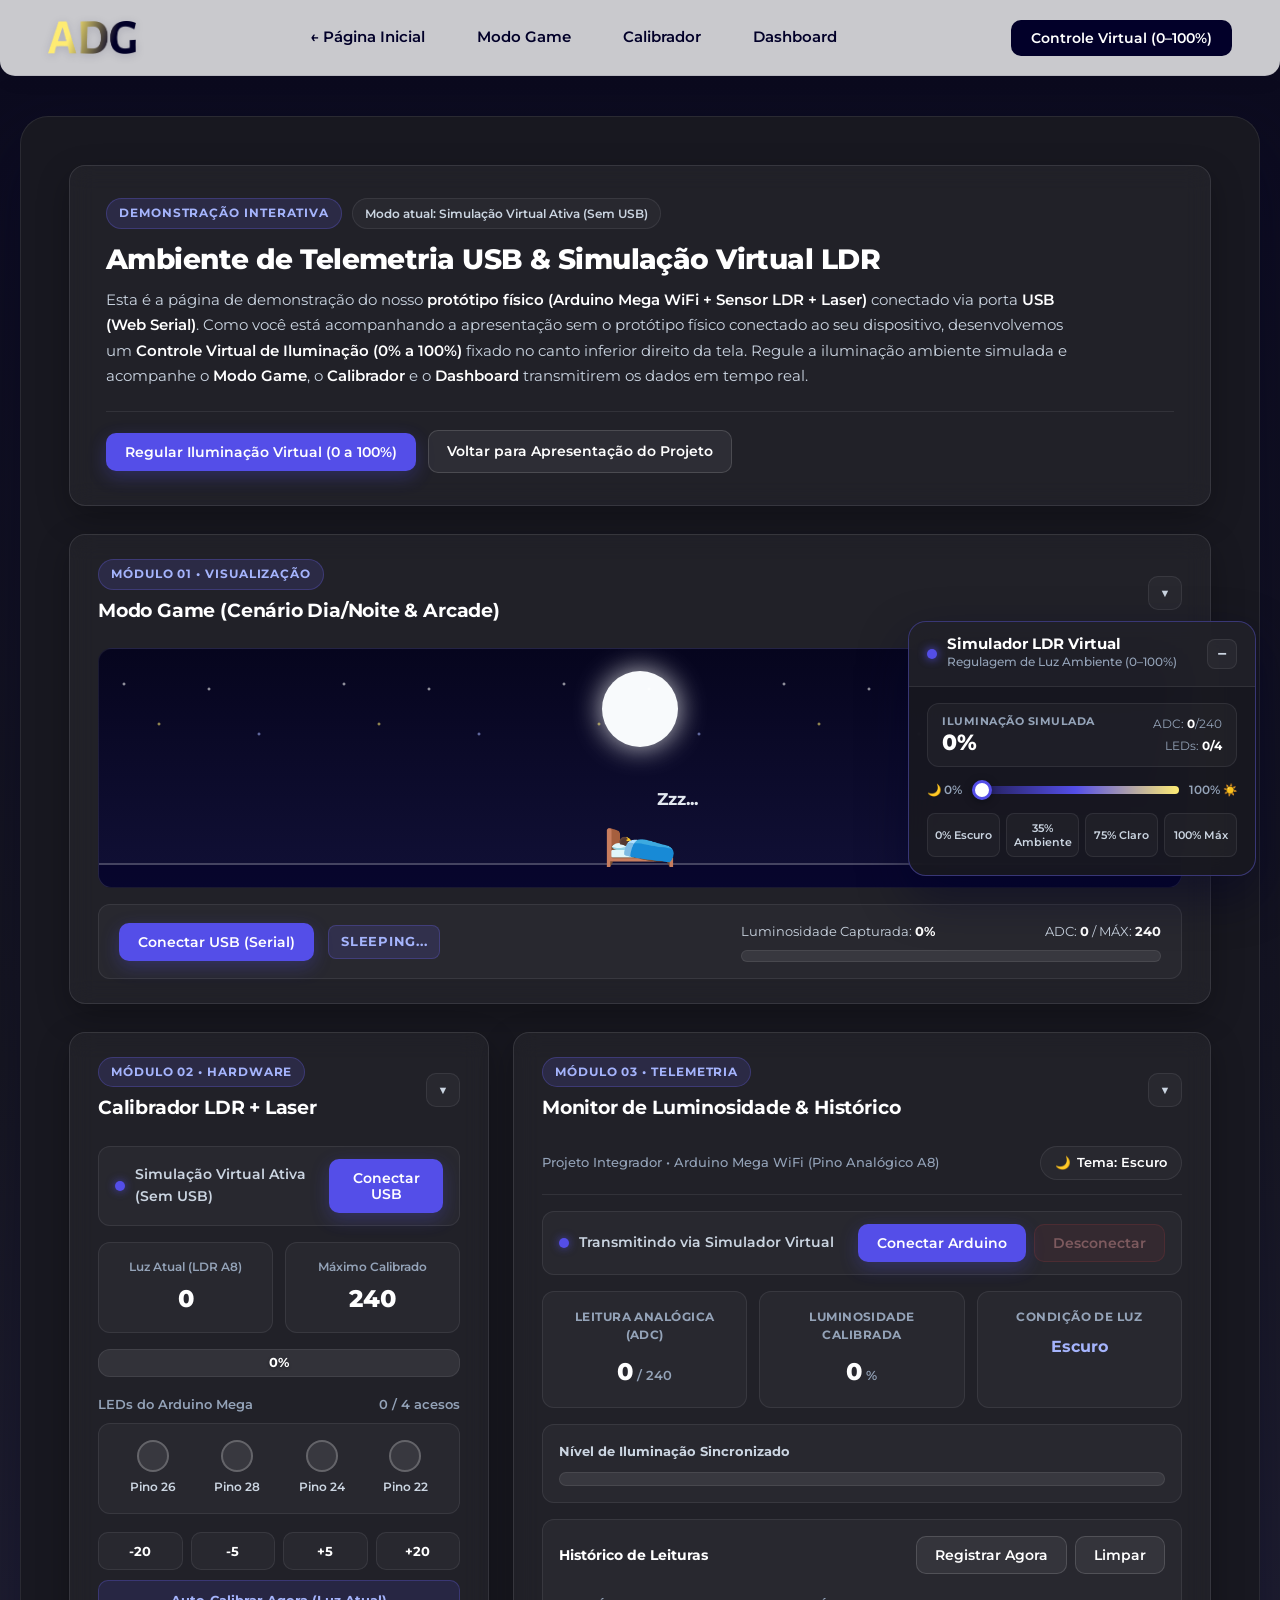
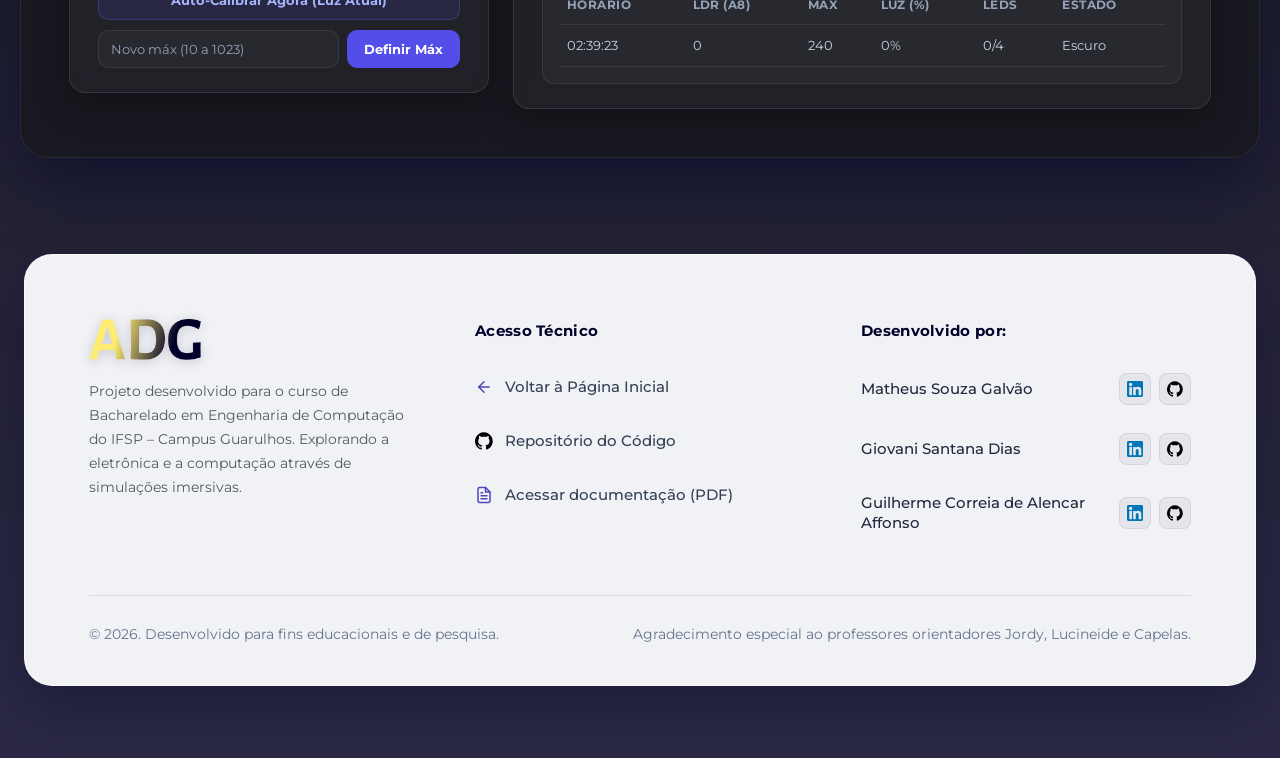
==== commit 5ba04be3: "Uptade Favicon" ====
--- a/unificado.html
+++ b/unificado.html
@@ -4,6 +4,7 @@
 <head>
   <meta charset="UTF-8">
   <meta name="viewport" content="width=device-width, initial-scale=1.0">
+  <link rel="icon" type="image/png" href="img/logo.png">
   <title>Simulador Interativo LDR + Laser | Projeto Integrador</title>
   <link rel="stylesheet" href="unificado.css">
 </head>
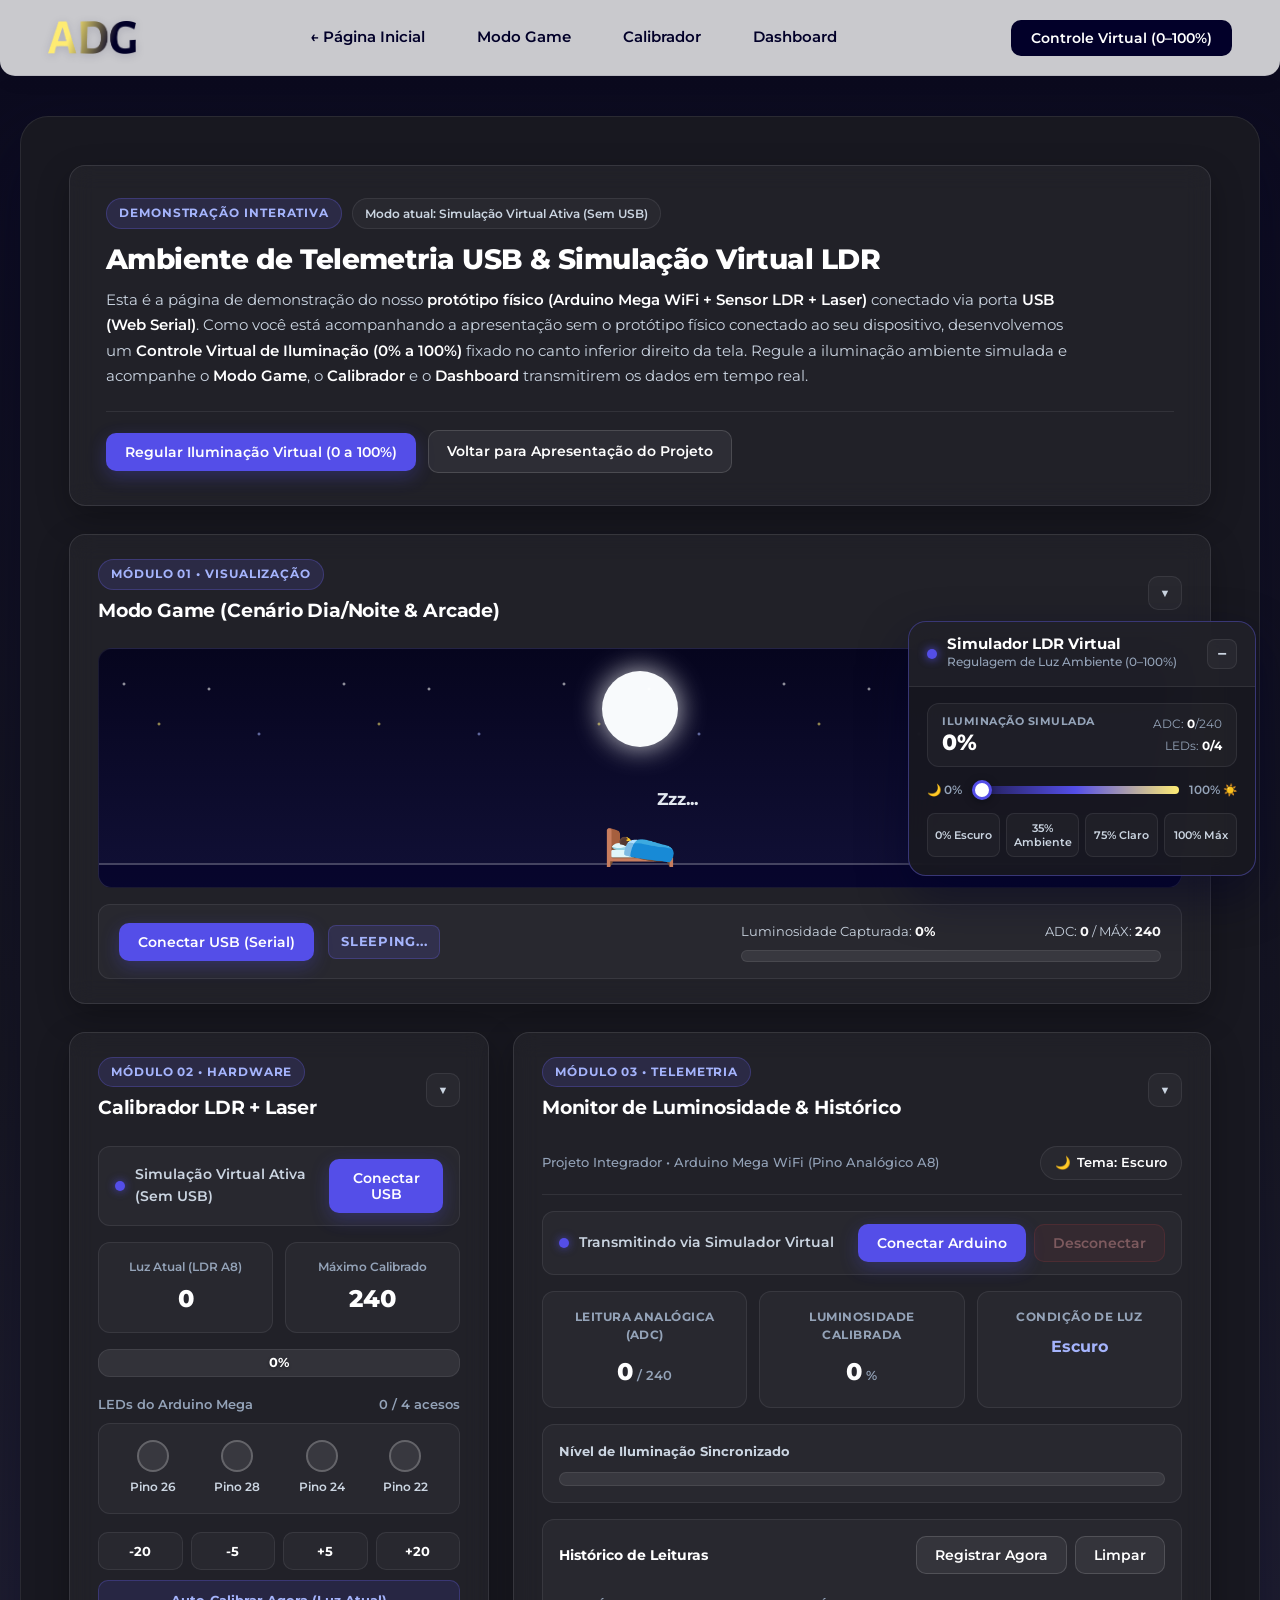
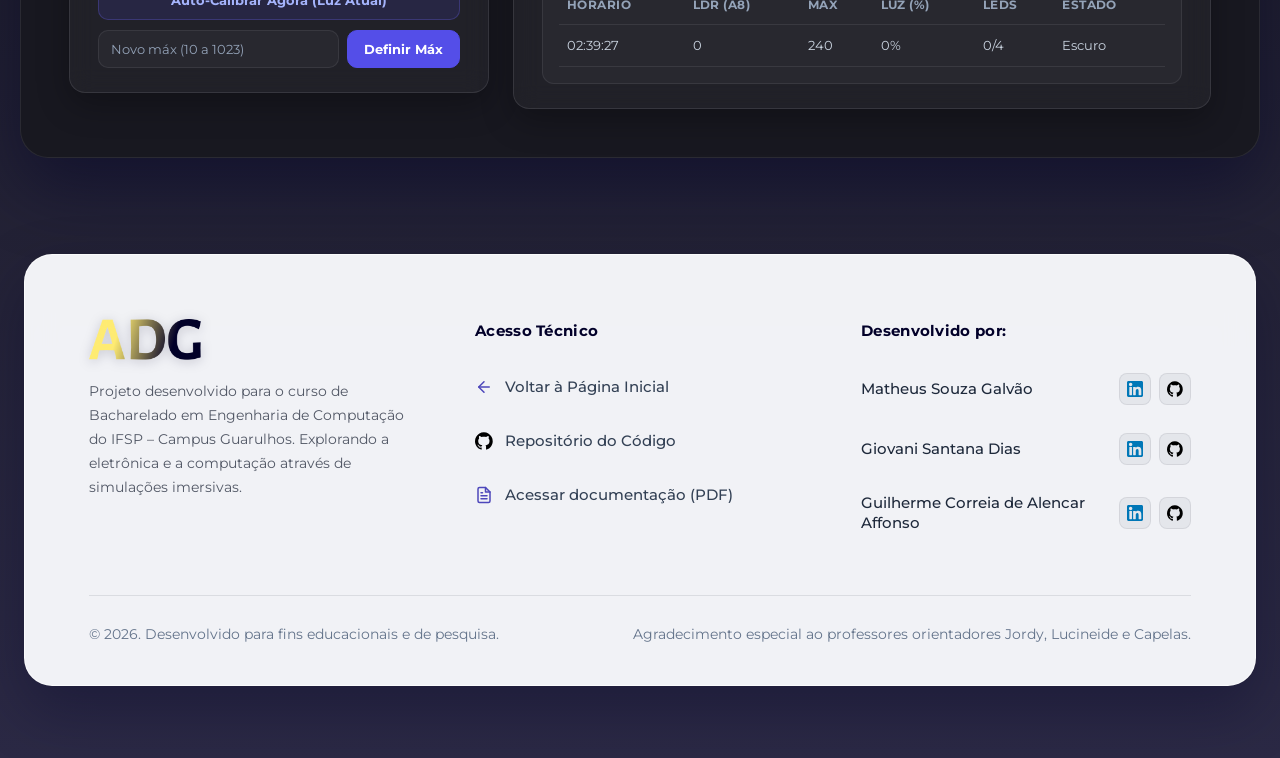
==== commit 4252e7e1: "Update links Giovani" ====
--- a/unificado.html
+++ b/unificado.html
@@ -66,7 +66,7 @@
           </svg>
           <span>Voltar à Landing Page</span>
         </a>
-        <a href="#" target="_blank" rel="noopener noreferrer" class="mobile-sidebar-sublink">
+        <a href="https://github.com/TheusGalvao/ProjetoIntegrador-ADG" target="_blank" rel="noopener noreferrer" class="mobile-sidebar-sublink">
           <img src="img/github-svgrepo-com.svg" alt="GitHub">
           <span>Repositório do Código</span>
         </a>
@@ -384,7 +384,7 @@
               </a>
             </li>
             <li>
-              <a href="#" target="_blank" rel="noopener noreferrer" class="footer-nav-link">
+              <a href="https://github.com/TheusGalvao/ProjetoIntegrador-ADG" target="_blank" rel="noopener noreferrer" class="footer-nav-link">
                 <img src="img/github-svgrepo-com.svg" alt="GitHub" class="footer-icon">
                 <span>Repositório do Código</span>
               </a>
@@ -411,10 +411,10 @@
             <li class="footer-team-member">
               <span class="member-name">Matheus Souza Galvão</span>
               <div class="member-socials">
-                <a href="#" target="_blank" rel="noopener noreferrer" aria-label="LinkedIn de Matheus Souza Galvão" class="social-btn">
+                <a href="https://www.linkedin.com/in/matheussouzagalvao/" target="_blank" rel="noopener noreferrer" aria-label="LinkedIn de Matheus Souza Galvão" class="social-btn">
                   <img src="img/linkedin-svgrepo-com.svg" alt="LinkedIn">
                 </a>
-                <a href="#" target="_blank" rel="noopener noreferrer" aria-label="GitHub de Matheus Souza Galvão" class="social-btn">
+                <a href="https://github.com/TheusGalvao/ProjetoIntegrador-ADG" target="_blank" rel="noopener noreferrer" aria-label="GitHub de Matheus Souza Galvão" class="social-btn">
                   <img src="img/github-svgrepo-com.svg" alt="GitHub">
                 </a>
               </div>
@@ -422,10 +422,10 @@
             <li class="footer-team-member">
               <span class="member-name">Giovani Santana Dias</span>
               <div class="member-socials">
-                <a href="#" target="_blank" rel="noopener noreferrer" aria-label="LinkedIn de Giovani Santana Dias" class="social-btn">
+                <a href="https://www.linkedin.com/in/giovani-santana-97998b2bb/" target="_blank" rel="noopener noreferrer" aria-label="LinkedIn de Giovani Santana Dias" class="social-btn">
                   <img src="img/linkedin-svgrepo-com.svg" alt="LinkedIn">
                 </a>
-                <a href="#" target="_blank" rel="noopener noreferrer" aria-label="GitHub de Giovani Santana Dias" class="social-btn">
+                <a href="https://github.com/HomemDoSacoOriginal" target="_blank" rel="noopener noreferrer" aria-label="GitHub de Giovani Santana Dias" class="social-btn">
                   <img src="img/github-svgrepo-com.svg" alt="GitHub">
                 </a>
               </div>
@@ -433,10 +433,10 @@
             <li class="footer-team-member">
               <span class="member-name">Guilherme Correia de Alencar Affonso</span>
               <div class="member-socials">
-                <a href="#" target="_blank" rel="noopener noreferrer" aria-label="LinkedIn de Guilherme Correia de Alencar Affonso" class="social-btn">
+                <a href="https://www.linkedin.com/in/guilherme-correia-de-alencar-affonso-4171863a0?utm_source=share_via&utm_content=profile&utm_medium=member_android" target="_blank" rel="noopener noreferrer" aria-label="LinkedIn de Guilherme Correia de Alencar Affonso" class="social-btn">
                   <img src="img/linkedin-svgrepo-com.svg" alt="LinkedIn">
                 </a>
-                <a href="#" target="_blank" rel="noopener noreferrer" aria-label="GitHub de Guilherme Correia de Alencar Affonso" class="social-btn">
+                <a href="https://github.com/Guilherme-C-A-Affonso" target="_blank" rel="noopener noreferrer" aria-label="GitHub de Guilherme Correia de Alencar Affonso" class="social-btn">
                   <img src="img/github-svgrepo-com.svg" alt="GitHub">
                 </a>
               </div>
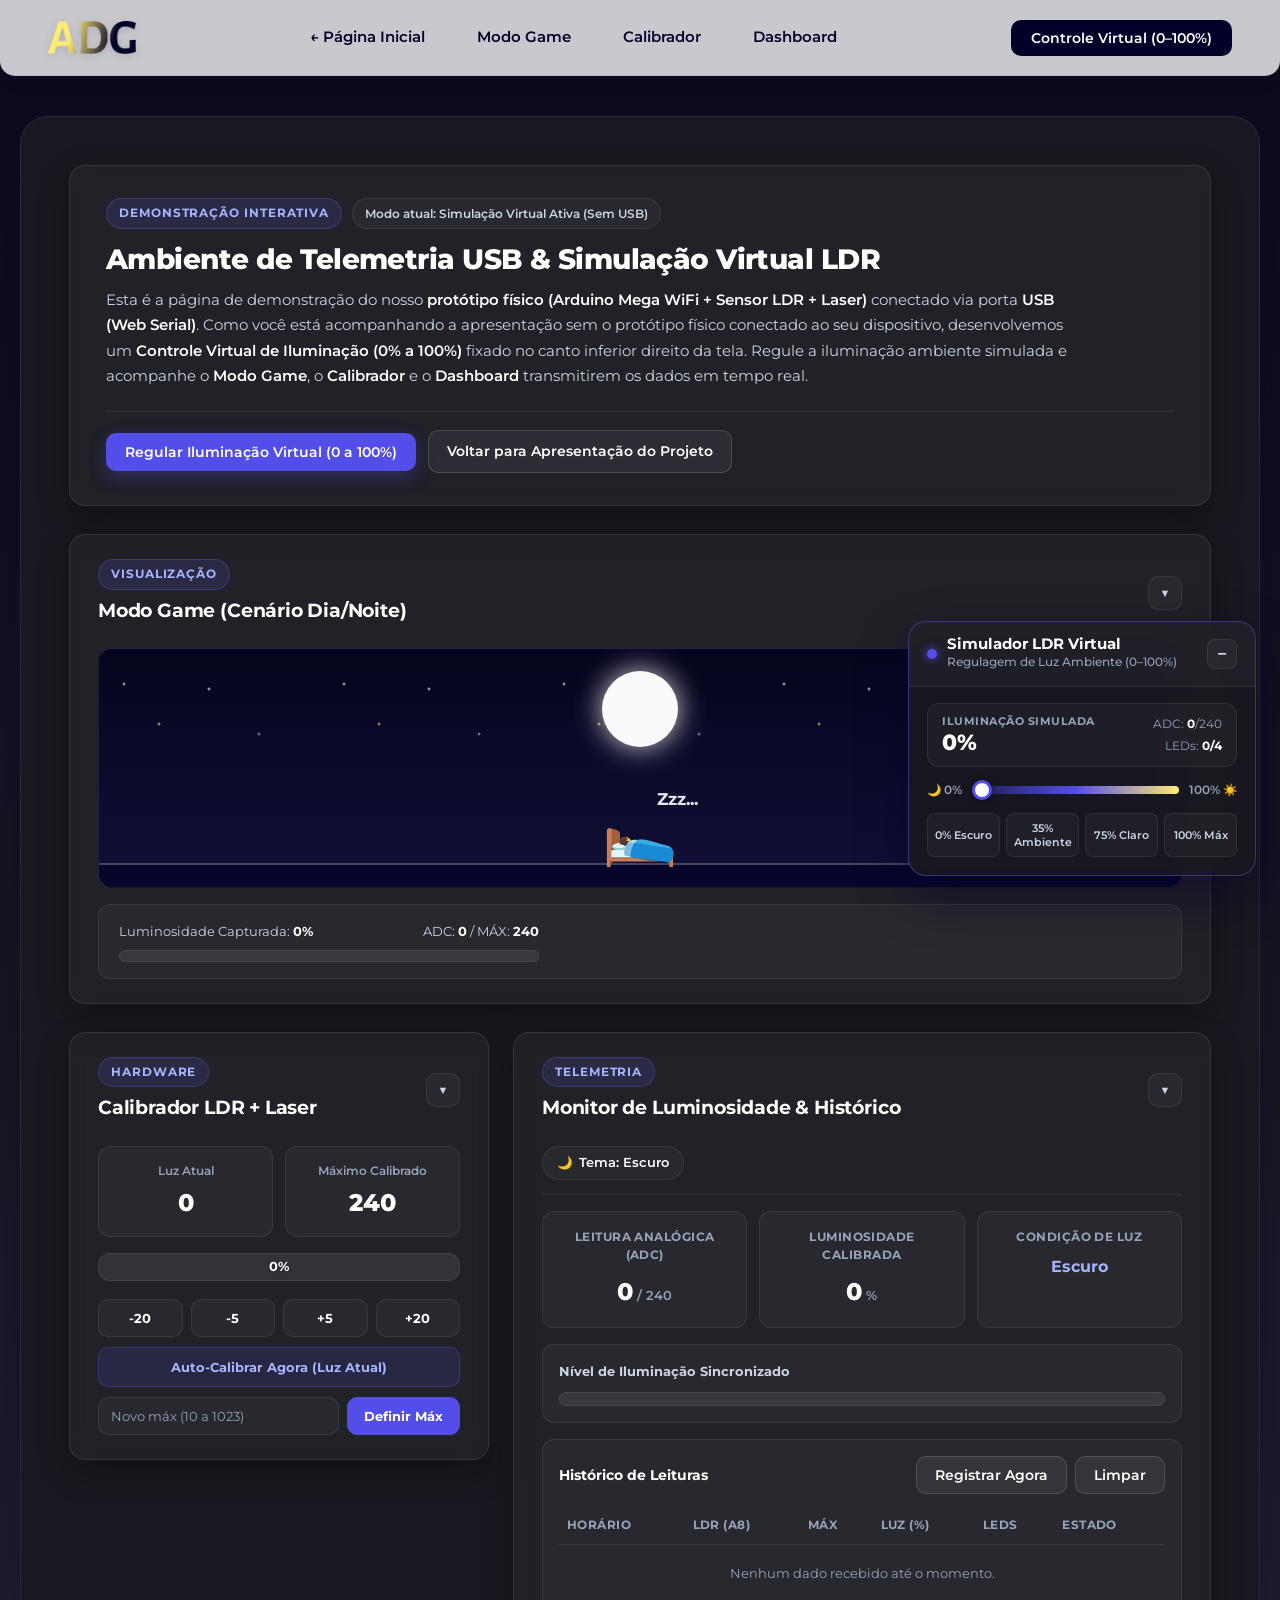
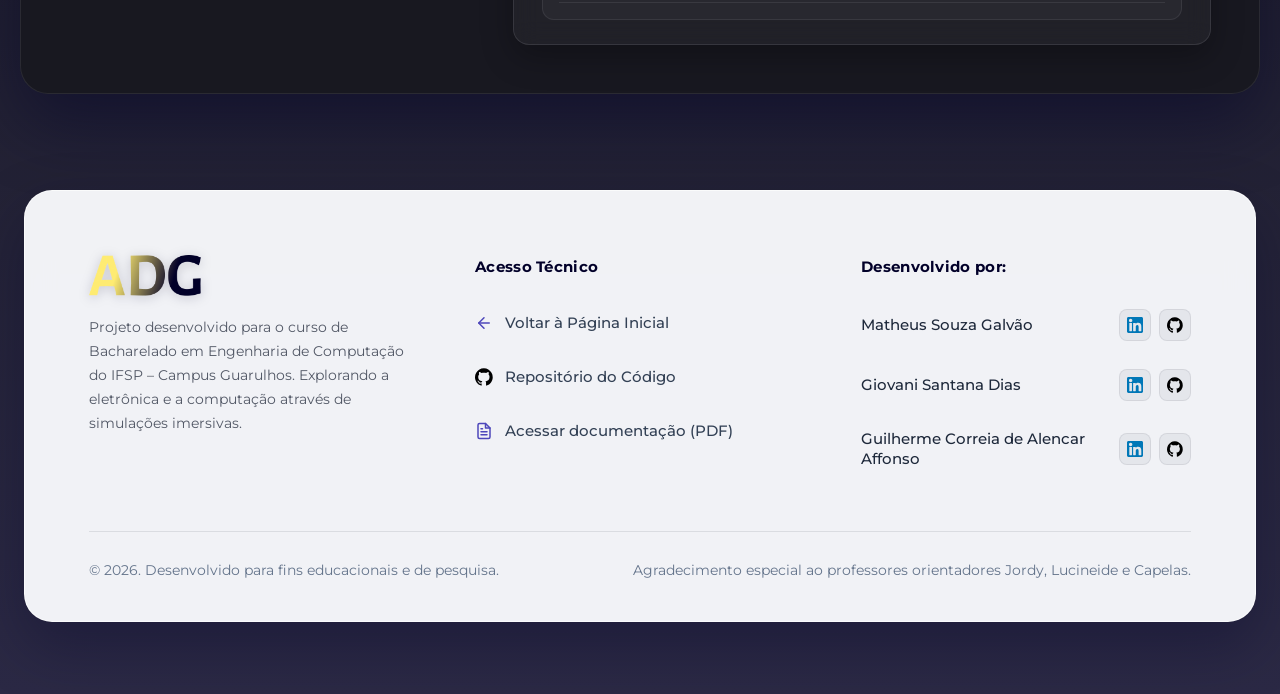
==== commit e2227010: "Remodelei a tela de simulação Removed unused controls and updated module titles for clarity." ====
--- a/unificado.html
+++ b/unificado.html
@@ -114,8 +114,8 @@
       <section id="div-game" class="modulo-box glass-card">
         <div class="modulo-header" onclick="toggleModulo('game')">
           <div class="modulo-header-title">
-            <span class="block-tag">Módulo 01 &bull; Visualização</span>
-            <h3>Modo Game (Cenário Dia/Noite &amp; Arcade)</h3>
+            <span class="block-tag">Visualização</span>
+            <h3>Modo Game (Cenário Dia/Noite)</h3>
           </div>
           <button class="btn-collapse" type="button" aria-label="Recolher/Expandir">
             <span id="collapse-icon-game" class="collapse-arrow">▼</span>
@@ -152,11 +152,6 @@
 
           <!-- Painel Inferior do Game -->
           <div class="game-ui-panel">
-            <div class="ui-controls">
-              <button id="game-btn-conectar" class="btn btn-primary" onclick="toggleSerial()">Conectar USB (Serial)</button>
-              <div id="game-status-text" class="game-status-text">SLEEPING...</div>
-            </div>
-
             <div class="game-ui-stats">
               <div class="game-stats-header">
                 <span class="game-stats-label">Luminosidade Capturada: <strong id="game-val-porcentagem">0%</strong></span>
@@ -177,7 +172,7 @@
         <section id="div-calibrador" class="modulo-box glass-card">
           <div class="modulo-header" onclick="toggleModulo('calibrador')">
             <div class="modulo-header-title">
-              <span class="block-tag">Módulo 02 &bull; Hardware</span>
+              <span class="block-tag">Hardware</span>
               <h3>Calibrador LDR + Laser</h3>
             </div>
             <button class="btn-collapse" type="button" aria-label="Recolher/Expandir">
@@ -186,19 +181,11 @@
           </div>
 
           <div id="content-calibrador" class="modulo-body">
-            <!-- Barra de Conexão USB Serial -->
-            <div class="cal-serial-bar">
-              <div class="cal-serial-status">
-                <span class="dot" id="cal-dot-status"></span>
-                <span id="cal-txt-status">Simulação Virtual Ativa</span>
-              </div>
-              <button id="cal-btn-serial" class="btn btn-primary" onclick="toggleSerial()">Conectar USB</button>
-            </div>
 
             <!-- Leituras Principais do Calibrador -->
             <div class="cal-stats">
               <div class="cal-stat-box">
-                <span class="cal-stat-label">Luz Atual (LDR A8)</span>
+                <span class="cal-stat-label">Luz Atual</span>
                 <span class="cal-stat-val" id="cal-ldr">0</span>
               </div>
               <div class="cal-stat-box">
@@ -211,30 +198,6 @@
             <div class="cal-bar-wrap">
               <div class="cal-bar-fill" id="cal-bar"></div>
               <div class="cal-bar-text" id="cal-pct">0%</div>
-            </div>
-
-            <!-- 4 LEDs Físicos Espelhados na Tela -->
-            <div class="cal-leds-title">
-              <span>LEDs do Arduino Mega</span>
-              <span id="cal-leds-count">0 / 4 acesos</span>
-            </div>
-            <div class="cal-leds">
-              <div class="led-item">
-                <div class="led" id="led1" title="1º LED - Pino 26"></div>
-                <span>Pino 26</span>
-              </div>
-              <div class="led-item">
-                <div class="led" id="led2" title="2º LED - Pino 28"></div>
-                <span>Pino 28</span>
-              </div>
-              <div class="led-item">
-                <div class="led" id="led3" title="3º LED - Pino 24"></div>
-                <span>Pino 24</span>
-              </div>
-              <div class="led-item">
-                <div class="led" id="led4" title="4º LED - Pino 22"></div>
-                <span>Pino 22</span>
-              </div>
             </div>
 
             <!-- Controles de Ajuste de Calibração -->
@@ -258,7 +221,7 @@
         <section id="div-dashboard" class="modulo-box glass-card">
           <div class="modulo-header" onclick="toggleModulo('dashboard')">
             <div class="modulo-header-title">
-              <span class="block-tag">Módulo 03 &bull; Telemetria</span>
+              <span class="block-tag">Telemetria</span>
               <h3>Monitor de Luminosidade &amp; Histórico</h3>
             </div>
             <button class="btn-collapse" type="button" aria-label="Recolher/Expandir">
@@ -268,23 +231,9 @@
 
           <div id="content-dashboard" class="modulo-body">
             <div class="dash-header">
-              <p class="dash-subtitle">Projeto Integrador &bull; Arduino Mega WiFi (Pino Analógico A8)</p>
               <div id="dash-theme-indicator" class="theme-indicator-box" onclick="alternarTemaManual()" title="Clique para alternar o tema manualmente">
                 <span id="dash-theme-icon">🌙</span>
                 <span id="dash-theme-text">Tema: Escuro</span>
-              </div>
-            </div>
-
-            <!-- Controles de Conexão Sincronizados -->
-            <div class="dash-controls">
-              <div class="cal-serial-status">
-                <span id="dash-status-dot" class="dot"></span>
-                <span id="dash-status-text">Transmitindo via Simulador Virtual</span>
-              </div>
-
-              <div class="dash-buttons">
-                <button id="dash-btn-conectar" class="btn btn-primary" onclick="conectarSerial()">Conectar Arduino</button>
-                <button id="dash-btn-desconectar" class="btn btn-danger" onclick="desconectarSerial()" disabled>Desconectar</button>
               </div>
             </div>
 
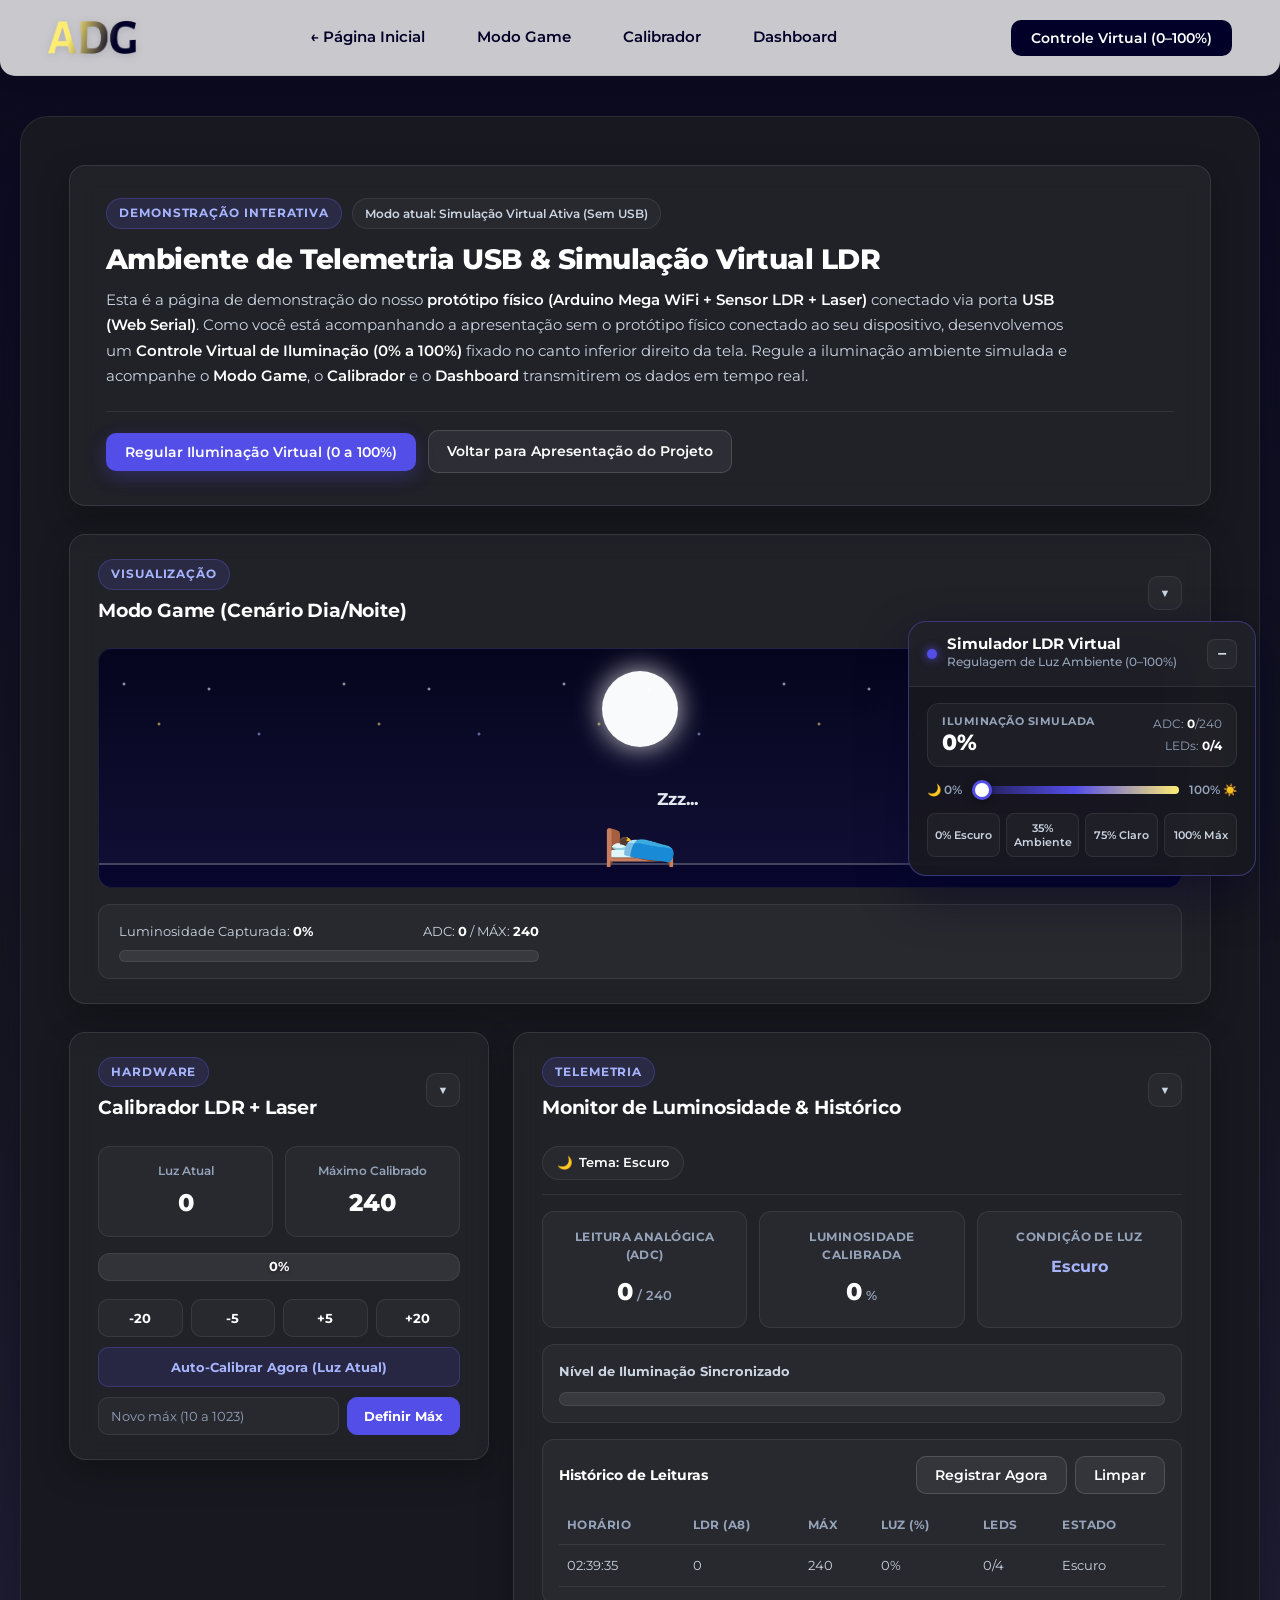
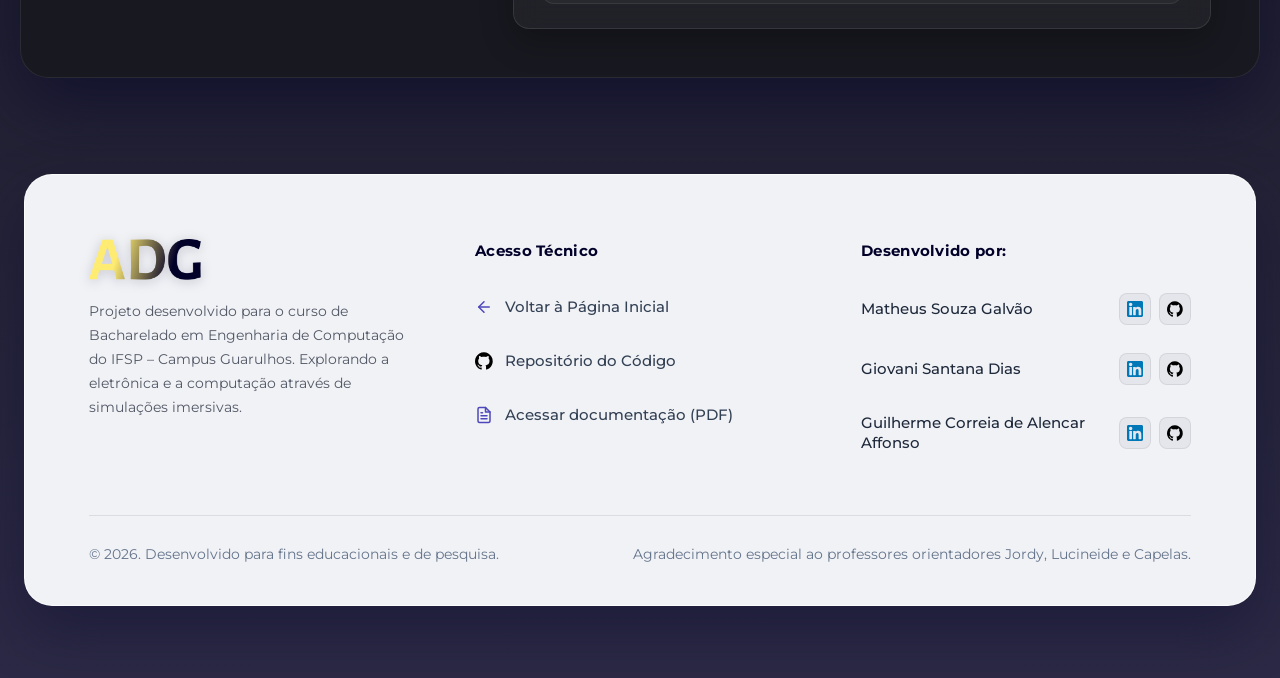
==== commit 2deffbe2: "Link de doc anexado" ====
--- a/unificado.html
+++ b/unificado.html
@@ -70,7 +70,7 @@
           <img src="img/github-svgrepo-com.svg" alt="GitHub">
           <span>Repositório do Código</span>
         </a>
-        <a href="#" target="_blank" rel="noopener noreferrer" class="mobile-sidebar-sublink">
+        <a href="https://drive.google.com/file/d/1WZtfJMugfUpPrO_-0D6qz0zQbWkdR1U0/view?usp=sharing" target="_blank" rel="noopener noreferrer" class="mobile-sidebar-sublink">
           <svg viewBox="0 0 24 24" fill="none" stroke="currentColor" stroke-width="2" stroke-linecap="round" stroke-linejoin="round" aria-hidden="true">
             <path d="M14 2H6a2 2 0 0 0-2 2v16a2 2 0 0 0 2 2h12a2 2 0 0 0 2-2V8z"/>
             <polyline points="14 2 14 8 20 8"/>
@@ -339,7 +339,7 @@
               </a>
             </li>
             <li>
-              <a href="#" target="_blank" rel="noopener noreferrer" class="footer-nav-link">
+              <a href="https://drive.google.com/file/d/1WZtfJMugfUpPrO_-0D6qz0zQbWkdR1U0/view?usp=sharing" target="_blank" rel="noopener noreferrer" class="footer-nav-link">
                 <svg class="footer-icon" viewBox="0 0 24 24" fill="none" stroke="currentColor" stroke-width="2" stroke-linecap="round" stroke-linejoin="round" aria-hidden="true">
                   <path d="M14 2H6a2 2 0 0 0-2 2v16a2 2 0 0 0 2 2h12a2 2 0 0 0 2-2V8z"/>
                   <polyline points="14 2 14 8 20 8"/>
